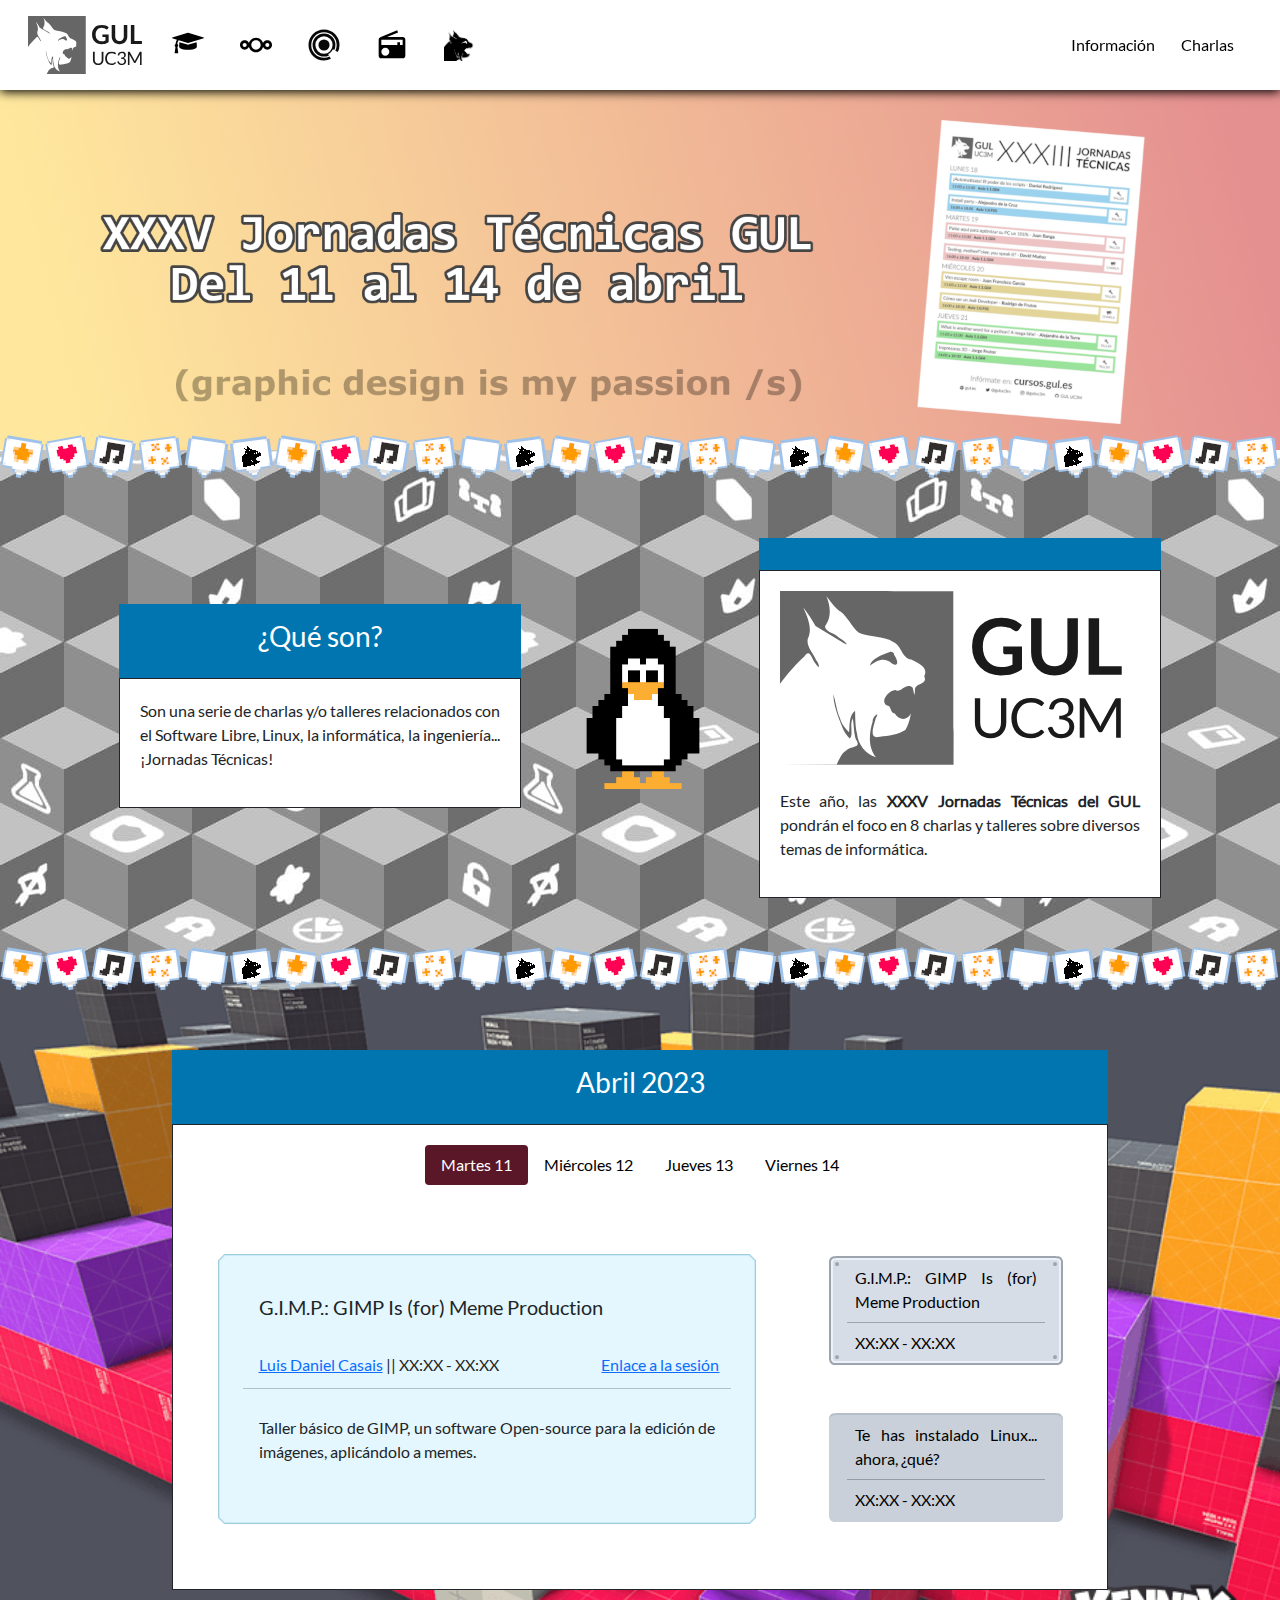
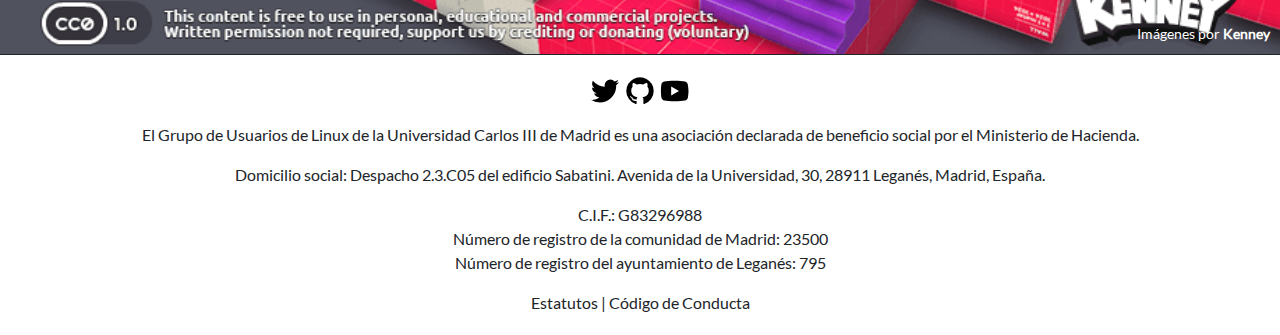
==== index.html @ e39853da "Eliminada sección de colaboración del navbar" ====
<!DOCTYPE html>
<html lang="es">
  <head>
    <title>GUL - XXXV Jornadas Técnicas</title>
    <meta charset="UTF-8" />
    <meta name="viewport" content="width=device-width, initial-scale=1.0" />
    <!-- ====== SEO ====== -->
    <meta name="description" content="Edición XXXV de las Jornadas Técnicas del GUL.">
    <meta property="og:title" content="GUL - XXXV Jornadas Técnicas" />
    <meta property="og:url" content="https://jornadas.gul.es/" /> <!-- TODO me la he inventado la vdd xd -->
    <meta property="og:image" content="static/images/logo_horizontal_gray.svg" />
    <meta property="og:type" content="website"/>
    <meta property="og:description" content="Edición XXXV de las Jornadas Técnicas del GUL." />
    <meta property="og:locale" content="es_ES" />
    <!-- ====== FAVICON ====== -->
    <link rel="icon" href="static/images/favicon.png" />
    <link rel="stylesheet" href="static/style/bootstrap/css/bootstrap.min.css"/>
    <link rel="stylesheet" href="static/style/styles.css" />
    <!-- ====== FONTS ====== -->
    <link rel="stylesheet" href="static/style/fonts/gfonts.css"/>
    <script type="text/javascript" src="static/js/jquery-3.6.0.min.js" defer></script>
    <script type="text/javascript" src="static/style/bootstrap/js/bootstrap.min.js" defer></script>
    <script type="text/javascript" src="static/js/script.js" defer></script>
  </head>
  <body>
    <!-- ====== NAV SECTION ====== -->
    <header id="nav-section">
      <nav id="navbar" class="navbar navbar-expand-lg navbar-light bg-light fixed-top">
        <div class="container-fluid m-3 mt-0 mb-0">
          <a class="navbar-brand" href="#animation-header" aria-current="page">
            <img class="logo-nav" src="static/images/logo_horizontal_gray.svg" alt="Logo GUL"/>
          </a>
          <button class="navbar-toggler" type="button" data-bs-toggle="collapse"
                  data-bs-target="#navbarNav" aria-controls="navbarNav" aria-expanded="false" aria-label="Toggle navigation">
            <span class="navbar-toggler-icon"></span>
          </button>
          <div class="collapse navbar-collapse justify-content-between" id="navbarNav">
            <ul class="navbar-nav nav-container-icon">
              <li class="nav-item">
                <a class="nav-link" target="_blank" href="https://cursos-gul.uc3m.es" title="Enlace a cursos-gul.uc3m.es">
                  <img class="image-nav" src="static/images/icon/graduation-cap.svg" alt="Graduation icon"/>
                </a>
              </li>
              <li class="nav-item">
                <a class="nav-link" target="_blank" href="https://gul.uc3m.es/ftp" title="Enlace a gul.uc3m.es/ftp" aria-disabled="true">
                  <img class="image-nav" src="static/images/icon/nextcloud.svg" alt="Nextcloud icon"/>
                </a>
              </li>
              <li class="nav-item">
                <a class="nav-link" target="_blank" href="https://gul.uc3m.es/zoe" title="Enlace a gul.uc3m.es/zoe" aria-disabled="true">
                  <img class="image-nav" src="static/images/icon/zoe_icon.svg" alt="ZoE icon"/>
                </a>
              </li>
              <li class="nav-item">
                <a class="nav-link" target="_blank" href="https://gul.uc3m.es/radio" title="Enlace a gul.uc3m.es/radio" aria-disabled="true">
                  <img class="image-nav" src="static/images/icon/radio.svg" alt="Radio icon"/>
                </a>
              </li>
              <li class="nav-item">
                <a class="nav-link" target="_blank" href="https://gul.uc3m.es" title="Enlace a gul.uc3m.es" aria-disabled="true">
                  <img class="image-nav" src="static/images/icon/gul-lince.png" alt="GUL icon"/>
                </a>
              </li>
            </ul>

            <ul class="navbar-nav nav-container-text">
              <li class="nav-item">
                <a class="nav-link" href="#que-es">
                  Información
                </a>
              </li>
              <li class="nav-item">
                <a class="nav-link" href="#charlas">
                  Charlas
                </a>
              </li>
            </ul>
          </div>
        </div>
      </nav>
    </header>

    <!-- ====== MAIN SECTION ====== -->
    <main>
      <!-- Bloque animación -->
      <section id="animation-header">
          <img class="d-none d-sm-block" src="static/images/banner2.png" alt="Banner publicitario que dice: 'Del 11 al 14 de Abril'"/>
          <img class="d-block d-sm-none" src="static/images/banner2-mobile.png" alt="Banner publicitario que dice: 'Del 11 al 14 de Abril'"/>
      </section>

      <section id="que-es" class="">
        <div id="separador1" class="separador" alt="Imagen para separar visualmente las secciones. No es realmente relevante"></div>
        <!--<img src="static/images/separador.png" id="separador-1" class="separator" />-->
        <div class="row justify-content-center m-0 col-12 p-0 align-items-center">
          <div class="col-lg-4 col-sm-12">
            <div class="text-title text-center p-3">
              <h3>¿Qué son?</h3>
            </div>
            <div class="text-desc border border-dark">
              <p>
                Son una serie de charlas y/o talleres relacionados con el Software Libre, Linux, la informática, la ingeniería... ¡Jornadas Técnicas!
              </p>
            </div>
          </div>
          <div id="pingu" class="d-flex align-items-center justify-content-center col-5 col-lg-2 col-sm-3">
            <img class="" alt="Un pingüino bailando" src="static/images/tuxAnimated.gif"/>
          </div>
          <div id="" class="col-lg-4 col-sm-8 mt-sm-4">
            <div class="text-title text-center p-3"></div>
            <div class="text-desc border border-dark">
                <img class="col-12 mb-4" alt="" src="static/images/logo_horizontal_gray.svg"/>
                <p>
                  Este año, las <b>XXXV Jornadas Técnicas del GUL</b>
                  pondrán el foco en 8 charlas y talleres sobre diversos temas de informática.
                </p>
            </div>
          </div>
        </div>
      </section>

      <!-- ====== PARTICIPANTES ====== -->

      <!--<section id="participantes" class="col-12">
          <h3 class="col-12 text-center mb-0">Colaboran...</h3>
          <div class="row col-10 offset-1 text-center mb-4"><i>(Alfabéticamente)</i></div>
          <div class="row col-10 offset-1 justify-content-center mt-4">
              <div class="col-6 col-sm-4 col-md-2 text-center participante">
                <a href="https://portalcientifico.upm.es/ipublic/profile/index/iMarinaID/04-309256/name/BLANCO%20MURILLO,%20JOSE%20LUIS" target="_blank">
                  <img src="static/images/fotos_cartel/jose.png" alt="Foto de Jose Luis Blanco" class="bg-light col-12 col-sm-10 mb-2">
                </a>
                  <p>Jose Luis Blanco</p>
              </div>
              <div class="col-6 col-sm-4 col-md-2 text-center participante">
                <a href="https://isi-cano.itch.io/" target="_blank">
                  <img src="static/images/fotos_cartel/isi.png" alt="Foto de Isi Cano" class="col-12 col-sm-10 mb-2">
                </a>
                  <p>Isi Cano</p>
              </div>
              <div class="col-6 col-sm-4 col-md-2 text-center participante">
                <a href="https://twitter.com/ami_diggory" target="_blank">
                  <img src="static/images/fotos_cartel/bea.png" alt="Foto de Beatriz Castro" class="col-12 col-sm-10 mb-2">
                </a>
                  <p>Beatriz Castro</p>
              </div>
              <div class="col-6 col-sm-4 col-md-2 text-center participante">
                <a href="https://www.linkedin.com/in/stanislas-dolcini-36236162/" target="_blank">
                  <img src="static/images/fotos_cartel/stanislas.jpg" alt="Foto de Stanislas Dolcini" class="col-12 col-sm-10 mb-2">
                </a>
                  <p>Stanislas Dolcini</p>
              </div>
              <div class="col-6 col-sm-4 col-md-2 text-center participante">
                <a href="http://twitter.com/rafalagoon" target="_blank">
                  <img src="static/images/fotos_cartel/rafa.jpg" alt="Foto de Rafa Laguna" class="col-12 col-sm-10 mb-2">
                </a>
                  <p>Rafa Laguna</p>
              </div>
              <div class="col-6 col-sm-4 col-md-2 text-center participante">
                <a href="https://twitter.com/reduzio" target="_blank">
                  <img src="static/images/fotos_cartel/juan.jpg" alt="Foto de Juan Linietsky" class="col-12 col-sm-10 mb-2">
                </a>
                  <p>Juan Linietsky</p>
              </div>
              
          </div>
      </section>
      -->

      <!-- ====== TIMETABLE ====== -->

      <section id="charlas" class="">
        <div id="separador2" class="separador" alt="Imagen para separar visualmente las secciones. No es realmente relevante"></div>
        <!--<img src="static/images/separador2.png" id="separador-2" class="separator" alt="Imagen para separar visualmente las secciones. No es realmente relevante"/>-->
        <div class="row justify-content-center m-0 col-12 p-0 align-items-center">
          <div class="col-lg-9 col-sm-12">
            <div class="text-title text-center p-3 mt-4">
              <h3>Abril 2023</h3>
            </div>

            <div class="text-desc border border-dark">
                <!-- ==== DAY SELECTOR ==== -->
                <ul id="dias-charlas" class="nav nav-pills justify-content-center">
                    <li class="nav-item">
                      <button class="nav-link active" data-bs-toggle="tab" href="#martes">Martes 11</button>
                    </li>
                    <li class="nav-item">
                      <button class="nav-link" data-bs-toggle="tab" href="#miercoles">Miércoles 12</button>
                    </li>
                    <li class="nav-item">
                      <button class="nav-link" data-bs-toggle="tab" href="#jueves">Jueves 13</button>
                    </li>
                    <li class="nav-item">
                        <button class="nav-link" data-bs-toggle="tab" href="#viernes">Viernes 14</button>
                    </li>
                </ul>

                <!-- ======= DAY CONTENT ======= -->
                <div class="tab-content">
                    <!-- ======= MARTES ======= -->
                    <div id="martes" class="dia tab-pane fade show active row pt-4" role="tabpanel">
                        <div class="charla tab-content col-12 col-sm-8 talk-desc">
                            <div id="charla-1-martes" class="row col-11 tab-pane fade show active" role="tabpanel">
                                <h5 class="charla-titulo p-3">
                                    G.I.M.P.: GIMP Is (for) Meme Production
                                </h5>
                                <div class="charla-ponente ps-3">
                                  <a href="https://github.com/rajayonin/" target="_blank">Luis Daniel Casais</a> || XX:XX - XX:XX
                                  <a target="_blank" class="float-end">Enlace a la sesión</a>
                                </div>
                                <hr>
                                <div class="charla-desc ps-3 pe-3 pb-4">
                                    Taller básico de GIMP, un software Open-source para la edición de imágenes, aplicándolo a memes.
                                </div>
                            </div>
                            <div id="charla-2-martes" class="row col-11 tab-pane fade" role="tabpanel">
                                <h5 class="charla-titulo p-3">
                                    Te has instalado Linux... ahora, ¿qué?
                                </h5>
                                <div class="charla-ponente ps-3">
                                    <a href="https://github.com/rajayonin/" target="_blank">Luis Daniel Casais</a> || XX:XX - XX:XX
                                    <a target="_blank" class="float-end">Enlace a la sesión</a>
                                </div>
                                <hr>
                                <div class="charla-desc ps-3 pe-3 pb-4">
                                    Aprende a sacar el máximo partido de tu instalación de Linux.
                                </div>
                            </div>

                        </div>
                        <div class="col-12 col-sm-4 talk-list justify-content-center">
                            <ul class="nav-charlas nav nav-pills row gy-sm-5 gy-3 col-12 col-sm-11">
                                <li class="nav-item">
                                    <div class="p-0 nav-link active" data-bs-toggle="tab" href="#charla-1-martes">
                                        <div class="nav-titulo ps-3 pe-3">
                                            G.I.M.P.: GIMP Is (for) Meme Production
                                        </div>
                                        <hr class="m-2">
                                        <div class="nav-hora ps-3">XX:XX - XX:XX</div>
                                    </div>
                                </li>
                                <li class="nav-item">
                                    <div class="p-0 nav-link" data-bs-toggle="tab" href="#charla-2-martes">
                                        <div class="nav-titulo ps-3 pe-3">
                                            Te has instalado Linux... ahora, ¿qué?
                                        </div>
                                        <hr class="m-2">
                                        <div class="nav-hora ps-3">XX:XX - XX:XX</div>
                                    </div>
                                </li>
                            </ul>
                        </div>
                    </div>

                    <!-- ======= MIÉRCOLES ======= -->
                    <div id="miercoles" class="dia tab-pane fade row pt-4" role="tabpanel">
                        <div class="charla tab-content col-12 col-sm-8 talk-desc">
                            <div id="charla-1-miercoles" class="row col-11 tab-pane fade show active" role="tabpanel">
                                <h5 class="charla-titulo p-3">
                                    Primeros pasos con CloudStack
                                </h5>
                                <div class="charla-ponente ps-3">
                                  <a target="_blank">LDI</a> || XX:XX - XX:XX
                                  <a target="_blank" class="float-end">Enlace a la sesión</a>
                                </div>
                                <hr>
                                <div class="charla-desc ps-3 pe-3 pb-4">
                                    Introducción a la instalación y configuración de CS. Administración de infraestructura.
                                    Creación de proyectos, ISOS, instancias y configuración de accesos.
                                </div>
                            </div>
                            <div id="charla-2-miercoles" class="row col-11 tab-pane fade" role="tabpanel">
                                <h5 class="charla-titulo p-3">
                                    Infraestructura de un Laboratorio de Informática con Linux
                                </h5>
                                <div class="charla-ponente ps-3">
                                    <a target="_blank">LDI</a> || XX:XX - XX:XX
                                    <a target="_blank" class="float-end">Enlace a la sesión</a>
                                </div>
                                <hr>
                                <div class="charla-desc ps-3 pe-3 pb-4">
                                    Se explicaría el modo en que se gestionan los laboratorios de informática:
                                    <ul>
                                        <li>Explicación de virtualización con Xen</li>
                                        <li>Servicios ofrecidos</li>
                                        <li>Gestión de Imágenes</li>
                                        <li>Gestión de usuarios (montajes, accesos)</li>
                                        <li>Sistema centralizado de gestión</li>
                                        <li>Sistemas de Backup</li>
                                    </ul>
                                </div>
                            </div>
                        </div>
                        <div class="col-12 col-sm-4 talk-list justify-content-center">
                            <ul class="nav-charlas nav nav-pills row gy-sm-5 gy-3 col-12 col-sm-11">
                                <li class="nav-item">
                                    <div class="p-0 nav-link active" data-bs-toggle="tab" href="#charla-1-miercoles">
                                        <div class="nav-titulo ps-3 pe-3">
                                            Primeros pasos con CloudStack
                                        </div>
                                        <hr class="m-2">
                                        <div class="nav-hora ps-3">XX:XX - XX:XX</div>
                                    </div>
                                </li>
                                <li class="nav-item">
                                    <div class="p-0 nav-link" data-bs-toggle="tab" href="#charla-2-miercoles">
                                        <div class="nav-titulo ps-3 pe-3">
                                            Infraestructura de un Laboratorio de Informática con Linux
                                        </div>
                                        <hr class="m-2">
                                        <div class="nav-hora ps-3">XX:XX - XX:XX</div>
                                    </div>
                                </li>
                            </ul>
                        </div>
                    </div>

                    <!-- ======= JUEVES ======= -->
                    <div id="jueves" class="dia tab-pane fade row pt-4" role="tabpanel">
                        <div class="charla tab-content col-12 col-sm-8 talk-desc">
                            <div id="charla-1-jueves" class="row col-11 tab-pane fade show active" role="tabpanel">
                                <h5 class="charla-titulo p-3">
                                    NixOS - Linux dentro de 10 años
                                </h5>
                                <div class="charla-ponente ps-3">
                                  <a href="https://baitinq.ml/" target="_blank">Manuel Palenzuela</a> || XX:XX - XX:XX
                                  <a target="_blank" class="float-end">Enlace a la sesión</a>
                                </div>
                                <hr>
                                <div class="charla-desc ps-3 pe-3 pb-4">
                                    Explora las características únicas de <a href="https://nixos.org/" target="_blank">NixOS</a>,
                                    la distribución Linux del futuro que revolucioná la gestión de paquetes y la configuración del sistema operativo.
                                </div>
                            </div>
                            <div id="charla-2-jueves" class="row col-11 tab-pane fade" role="tabpanel">
                                <h5 class="charla-titulo p-3">
                                    Aspectos a tener en cuenta en el diseño de una solución IoT
                                </h5>
                                <div class="charla-ponente ps-3">
                                  <a target="_blank">Álvaro García</a> || XX:XX - XX:XX
                                  <a target="_blank" class="float-end">Enlace a la sesión</a>
                                </div>
                                <hr>
                                <div class="charla-desc ps-3 pe-3 pb-4">
                                    Consideraciones a tener en cuenta en el diseño de una solución IoT. Formato charla/debate.
                                </div>
                            </div>
                        </div>
                        <div class="col-12 col-sm-4 talk-list justify-content-center">
                            <ul class="nav-charlas nav nav-pills row gy-sm-5 gy-3 col-12 col-sm-11">
                                <li class="nav-item">
                                    <div class="p-0 nav-link active" data-bs-toggle="tab" href="#charla-1-jueves">
                                        <div class="nav-titulo ps-3 pe-3">
                                            NixOS - Linux dentro de 10 años
                                        </div>
                                        <hr class="m-2">
                                        <div class="nav-hora ps-3">XX:XX - XX:XX</div>
                                    </div>
                                </li>
                                <li class="nav-item">
                                    <div class="p-0 nav-link" data-bs-toggle="tab" href="#charla-2-jueves">
                                        <div class="nav-titulo ps-3 pe-3">
                                            Aspectos a tener en cuenta en el diseño de una solución IoT
                                        </div>
                                        <hr class="m-2">
                                        <div class="nav-hora ps-3">XX:XX - XX:XX</div>
                                    </div>
                                </li>
                            </ul>
                        </div>
                    </div>

                    <!-- ======= VIERNES ======= -->
                    <div id="viernes" class="dia tab-pane fade row pt-4" role="tabpanel">
                        <div class="charla tab-content col-12 col-sm-8 talk-desc">
                            <div id="charla-1-viernes" class="row col-11 tab-pane fade show active" role="tabpanel">
                                <h5 class="charla-titulo p-3">
                                    Git Y Github
                                </h5>
                                <div class="charla-ponente ps-3">
                                    <a  target="_blank">???</a> || XX:XX - XX:XX
                                    <a target="_blank" class="float-end">Enlace a la sesión</a>
                                </div>
                                <hr>
                                <div class="charla-desc ps-3 pe-3 pb-4">
                                    Aprender a manejar un sistema de control de versiones distribuidos,
                                    tanto localmente como en un entorno de colaboración
                                </div>
                            </div>
                            <div id="charla-2-viernes" class="row col-11 tab-pane fade" role="tabpanel">
                                <h5 class="charla-titulo p-3">
                                    Docker y DevOps
                                </h5>
                                <div class="charla-ponente ps-3">
                                    <a target="_blank">Lisardo Prieto</a> || XX:XX - XX:XX
                                    <a target="_blank" class="float-end">Enlace a la sesión</a>
                                </div>
                                <hr>
                                <div class="charla-desc ps-3 pe-3 pb-4">
                                    Charla sobre Docker y DevOps.
                                </div>
                            </div>
                        </div>
                        <div class="col-12 col-sm-4 talk-list justify-content-center">
                            <ul class="nav-charlas nav nav-pills row gy-sm-5 gy-3 col-12 col-sm-11">
                                <li class="nav-item">
                                    <div class="p-0 nav-link active" data-bs-toggle="tab" href="#charla-1-viernes">
                                        <div class="nav-titulo ps-3 pe-3">
                                            Git Y Github
                                        </div>
                                        <hr class="m-2">
                                        <div class="nav-hora ps-3">XX:XX - XX:XX</div>
                                    </div>
                                </li>
                                <li class="nav-item">
                                    <div class="p-0 nav-link" data-bs-toggle="tab" href="#charla-2-viernes">
                                        <div class="nav-titulo ps-3 pe-3">
                                            Docker y DevOps
                                        </div>
                                        <hr class="m-2">
                                        <div class="nav-hora ps-3">XX:XX - XX:XX</div>
                                    </div>
                                </li>
                            </ul>
                        </div>
                    </div>
                </div>

                <!-- <div class="text-center p-2">
                  <a href="https://cloud.gul.es/s/5dcqQJoAt4HAfEm/download"><button class="btn btn-primary">
                      Bájate aquí el horario
                  </button></a>
                </div> -->

                <!-- <div class="text-center p-2">
                  <a>¿Te la perdiste?</a>
                  <br>
                  <a href="https://www.youtube.com/playlist?list=PLLNvaWzBWm4YkRMo2JuI5O-6ihES5JD3o">
                    <button class="btn btn-primary">
                      Charlas grabadas
                    </button>
                  </a>
                </div> -->
            </div>
          </div>
        </div>
        <small id="kenney">
          Imágenes por <b><a class="no-style" href="https://kenney.nl/" target="_blank">Kenney</a></b>
        </small>
      </section>

      <!-- ==== Parte legal ==== -->
      <footer id="legal-section" class="border-top border-dark">
        <div class="text-desc text-center">
          <p>
            <!-- iconos -->
            <a target="_blank" aria-current="false" href="https://twitter.com/guluc3m" title="Enlace a Twitter">
                <img class="image-nav" src="static/images/icon/twitter.svg" alt="Twitter icon"/></a> <!-- Está en la misma línea porque si no el HTML mete un espacio en blanco -->
            <a target="_blank" href="https://github.com/guluc3m" title="Enlace a Github" aria-current="false">
              <img class="image-nav" src="static/images/icon/github.svg" alt="Github icon"/></a>
            <a target="_blank" href="https://youtube.com/c/guluc3m" title="Enlace a YouTube" aria-current="false">
              <img class="image-nav" src="static/images/icon/youtube.svg" alt="YouTube icon"/></a>
          </p>
          <p>
            El Grupo de Usuarios de Linux de la Universidad Carlos III de Madrid es una asociación
            declarada de beneficio social por el Ministerio de Hacienda.
          </p>
          <p>
            Domicilio social: Despacho 2.3.C05 del edificio Sabatini. Avenida de la Universidad, 30, 28911 Leganés, Madrid, España.
          </p>
          <p>
            C.I.F.: G83296988<br>
            Número de registro de la comunidad de Madrid: 23500<br>
            Número de registro del ayuntamiento de Leganés: 795
          </p>
          <a href="https://cloud-gul.uc3m.es/s/s5TRM78die8rdAc" target="_blank" title="link a los estatutos" class="no-style">Estatutos</a> | <a href="https://cloud-gul.uc3m.es/s/f8ALGXstCpJa5Lc" target="_blank" title="link al código de conducta" class="no-style">Código de Conducta</a>
        </div>
      </footer>
    </main>
  </body>
</html>
---- static/style/styles.css ----
@font-face {
  font-family: Lato;
  src: url(./fonts/Lato.ttf);
}

html {
  width: 100% !important;
  cursor: url("../images/icon/cursor.svg"), auto;
}
* {
  box-sizing: border-box;
  font-family: Lato;
}

a:hover, .nav-link:hover, button:hover {
  cursor: url("../images/icon/pointer.svg"), auto;
}

body {
  overflow-x: hidden;
}

section {
  position: relative;
}

.no-style {
  text-decoration: inherit;
  color: inherit;
}

/* ======  NAV SECTION START ====== */
#navbar {
  background-color: rgb(255,255,255) !important;
  box-shadow: 0px 2px 10px black;
  min-height: 10vh;
}
.logo-nav {
  width: 7.5rem;
}
.image-nav {
  width: 2rem;
}
.nav-container-icon > .nav-item {
  margin-right: 20px;
  transition: ease 0.5s;
  border-radius: 40px;
  align-items: center;
}
.nav-container-icon > .nav-item:hover {
  background-color: #d7d8d8;
}
.nav-container-text > .nav-item {
  transition: ease 0.5s;
  border-radius: 10px;
  margin-right: 10px;
}
.nav-link {
  color: black !important;
}
.nav-container-text > .nav-item:hover {
  background-color: #d7d8d8;
  transform: scale(1.1);
}
/* <<<<<<  NAV SECTION END >>>>>> */

/* ======  MAIN SECTION START ====== */

#animation-header {
  margin-top: 10vh !important;
}

#animation-header img {
  width: -moz-available;
  width: -webkit-fill-available;
}

.separador {
  top: -2.5vh;
  position: absolute;
  width: 100%;
  padding: 30px;
}

#separador1 {
  background-image: url("../images/separador-alt.png");
  background-position: center;
  background-repeat: repeat-x;
}

#separador2 {
  background-image: url("../images/separador-alt.png"); /* cambiada por la imagen del separador 1 tb, sin los colaboradores no se veía bien */
  background-position: center;
  background-repeat: repeat-x;
}

#que-es {
  /*height: 60vh; /* La mitad de la pantalla */
  background-image: url("../images/pattern.jpg");
  background-position: center;
  background-repeat: repeat;
  padding: 5% 0;
}

#que-es>.row, #charlas>.row  {
  height: 100%;
}

#pingu img {
  width: 100%;
}

#participantes {
    padding: 5% 0;
}

#participantes .participante img {
    border: 0.75rem solid black;
    border-radius: 50%;
    background-color: black;

    border-bottom-color: #d8dbe2;
    border-right-color: #d8dbe2;

    border-left-color: #39a5db;
    border-top-color: #39a5db;
}

#charlas {
  background-image: url("../images/background-2-alt.png");
  background-size: cover;
  background-position: top;
  padding: 5% 0;
}

#charlas .tab-content > .active {
    display: flex !important;
}

#charlas .talk-desc {
    min-height: 40vh;
    display: flex;
    align-items: center;
    justify-content: center;
}

#charlas .talk-desc > div {
    min-height: 30vh;
}


#charlas .talk-list {
    /*min-height: 40vh;*/
    align-items: center;
    display: flex;
}

#dias-charlas li .nav-link.active {
    background-color: #591728;
    color: white !important;
}

.charla > div {
    border: 10px solid transparent;
    padding: 15px;
    border-image: url(../images/charla-background.png) 20 fill;
}

.nav-charlas li .nav-link.active {
    background-color: transparent !important;
}

.nav-charlas li .nav-link.active {
    border: 10px solid transparent;
    /*padding: 15px;*/
    border-image: url(../images/charla-background-active.png) 10 fill;
}

.nav-charlas li .nav-link {
    border: 10px solid transparent;
    /*padding: 15px;*/
    border-image: url(../images/charla-background-unactive.png) 10 fill;
}

#kenney {
    position: absolute;
    right: 10px;
    bottom: 10px;
    color: white;
}

/* <<<<<<  MAIN SECTION SECTION END >>>>>> */
.btn-primary {
  background-color: rgb(0, 117, 176);
}

.text-title {
  background-color: rgb(0, 117, 176);
  color: #ffffff;
}
.text-desc {
  text-align: justify;
  padding: 20px;
  background-color: #ffffff;
}

/* ======  MEDIA QUERY SECTION START ====== */

@media screen and (max-width:1400px){
}

@media screen and (max-width: 992px) {
  .nav-container-icon {
    flex-direction: row !important;
    justify-content: space-evenly;
    padding-bottom: 10px;
  }
  .nav-container-text {
    border-top: 1px solid #d7d8d8;
  }
  .nav-container-text > .nav-item {
    text-align: center;
  }
  .nav-container-icon > .nav-item {
    padding-left: 10px;
    padding-right: 10px;
  }
}
@media screen and (max-width: 768px) {
}

@media screen and (max-width: 576px) {
    #que-es, #charlas {
        padding: 10% 0;
    }

    .charla {
      margin-top: 5%;
    }

    #charlas .dia.active {
        flex-flow: column-reverse;
    }
}

/* <<<<<<  MEDIA QUERY SECTION END >>>>>> */
---- static/style/fonts/gfonts.css ----
@font-face {
  font-family: 'Lato';
  font-style: normal;
  font-weight: 400;
  src: url("/Lato.ttf") format('truetype');
}
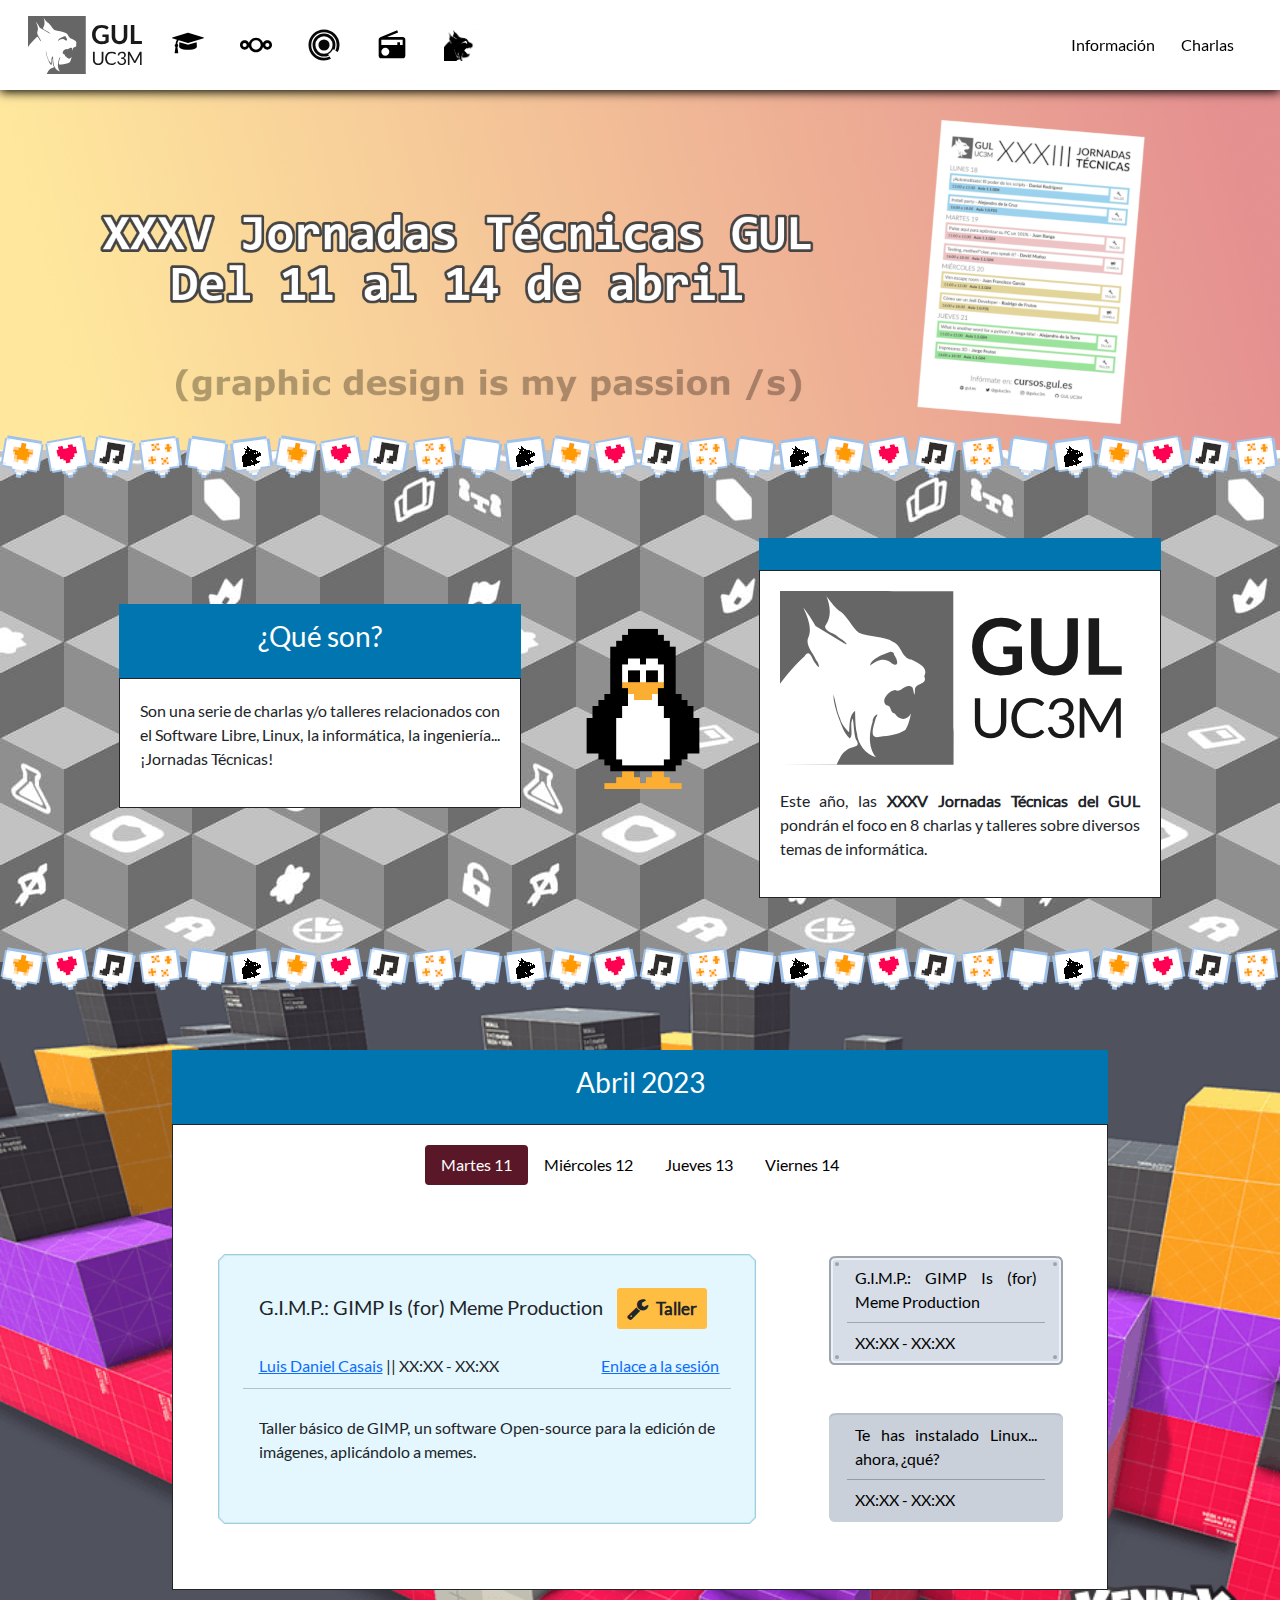
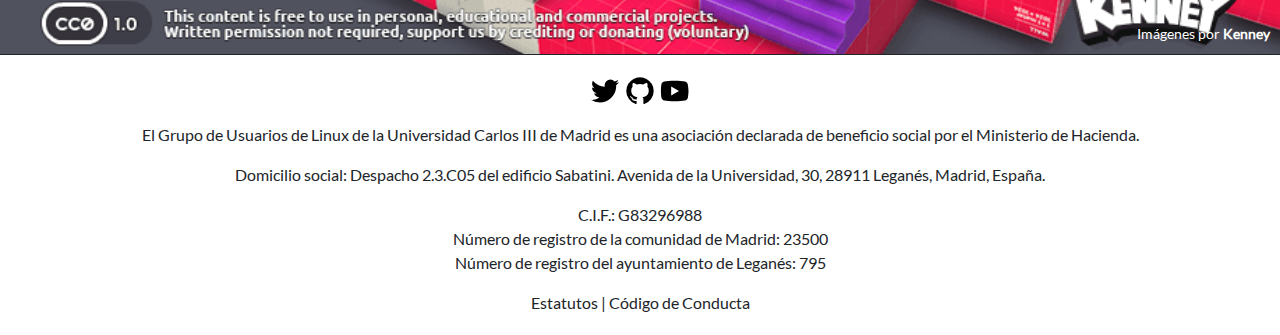
==== commit c77b13d6: "Añadidos iconos de charla/taller a los títulos" ====
--- a/index.html
+++ b/index.html
@@ -16,6 +16,7 @@
     <link rel="icon" href="static/images/favicon.png" />
     <link rel="stylesheet" href="static/style/bootstrap/css/bootstrap.min.css"/>
     <link rel="stylesheet" href="static/style/styles.css" />
+    <link rel="stylesheet" href="https://cdnjs.cloudflare.com/ajax/libs/font-awesome/4.7.0/css/font-awesome.min.css"/>
     <!-- ====== FONTS ====== -->
     <link rel="stylesheet" href="static/style/fonts/gfonts.css"/>
     <script type="text/javascript" src="static/js/jquery-3.6.0.min.js" defer></script>
@@ -201,6 +202,7 @@
                             <div id="charla-1-martes" class="row col-11 tab-pane fade show active" role="tabpanel">
                                 <h5 class="charla-titulo p-3">
                                     G.I.M.P.: GIMP Is (for) Meme Production
+                                    <span class="talk-taller"><i class="fa fa-wrench fa-lg talk-icon"></i>Taller</span>
                                 </h5>
                                 <div class="charla-ponente ps-3">
                                   <a href="https://github.com/rajayonin/" target="_blank">Luis Daniel Casais</a> || XX:XX - XX:XX
@@ -214,6 +216,7 @@
                             <div id="charla-2-martes" class="row col-11 tab-pane fade" role="tabpanel">
                                 <h5 class="charla-titulo p-3">
                                     Te has instalado Linux... ahora, ¿qué?
+                                    <span class="talk-taller"><i class="fa fa-wrench fa-lg talk-icon"></i>Taller</span>
                                 </h5>
                                 <div class="charla-ponente ps-3">
                                     <a href="https://github.com/rajayonin/" target="_blank">Luis Daniel Casais</a> || XX:XX - XX:XX
@@ -256,6 +259,7 @@
                             <div id="charla-1-miercoles" class="row col-11 tab-pane fade show active" role="tabpanel">
                                 <h5 class="charla-titulo p-3">
                                     Primeros pasos con CloudStack
+                                    <span class="talk-taller"><i class="fa fa-wrench fa-lg talk-icon"></i>Taller</span>
                                 </h5>
                                 <div class="charla-ponente ps-3">
                                   <a target="_blank">LDI</a> || XX:XX - XX:XX
@@ -270,6 +274,7 @@
                             <div id="charla-2-miercoles" class="row col-11 tab-pane fade" role="tabpanel">
                                 <h5 class="charla-titulo p-3">
                                     Infraestructura de un Laboratorio de Informática con Linux
+                                    <span class="talk-charla"><i class="fa fa-bullhorn fa-lg talk-icon"></i>Charla</span>
                                 </h5>
                                 <div class="charla-ponente ps-3">
                                     <a target="_blank">LDI</a> || XX:XX - XX:XX
@@ -319,6 +324,7 @@
                             <div id="charla-1-jueves" class="row col-11 tab-pane fade show active" role="tabpanel">
                                 <h5 class="charla-titulo p-3">
                                     NixOS - Linux dentro de 10 años
+                                    <span class="talk-charla"><i class="fa fa-bullhorn fa-lg talk-icon"></i>Charla</span>
                                 </h5>
                                 <div class="charla-ponente ps-3">
                                   <a href="https://baitinq.ml/" target="_blank">Manuel Palenzuela</a> || XX:XX - XX:XX
@@ -333,6 +339,7 @@
                             <div id="charla-2-jueves" class="row col-11 tab-pane fade" role="tabpanel">
                                 <h5 class="charla-titulo p-3">
                                     Aspectos a tener en cuenta en el diseño de una solución IoT
+                                    <span class="talk-charla"><i class="fa fa-bullhorn fa-lg talk-icon"></i>Charla</span>
                                 </h5>
                                 <div class="charla-ponente ps-3">
                                   <a target="_blank">Álvaro García</a> || XX:XX - XX:XX
@@ -374,6 +381,7 @@
                             <div id="charla-1-viernes" class="row col-11 tab-pane fade show active" role="tabpanel">
                                 <h5 class="charla-titulo p-3">
                                     Git Y Github
+                                    <span class="talk-taller"><i class="fa fa-wrench fa-lg talk-icon"></i>Taller</span>
                                 </h5>
                                 <div class="charla-ponente ps-3">
                                     <a  target="_blank">???</a> || XX:XX - XX:XX
@@ -388,6 +396,7 @@
                             <div id="charla-2-viernes" class="row col-11 tab-pane fade" role="tabpanel">
                                 <h5 class="charla-titulo p-3">
                                     Docker y DevOps
+                                    <span class="talk-charla"><i class="fa fa-bullhorn fa-lg talk-icon"></i>Charla</span>
                                 </h5>
                                 <div class="charla-ponente ps-3">
                                     <a target="_blank">Lisardo Prieto</a> || XX:XX - XX:XX
--- a/static/style/styles.css
+++ b/static/style/styles.css
@@ -189,6 +189,26 @@
     color: white;
 }
 
+.talk-charla, .talk-taller {
+    border: 10px solid transparent;
+    border-radius: 3px;
+    font-weight: bold;
+    font-size: 85%;
+    margin-left: 10px;
+}
+
+.talk-charla {
+    background-color: lightskyblue;
+}
+
+.talk-taller {
+    background-color: #ffbd42;
+}
+
+.talk-icon {
+    margin: 0 8px 0 0;
+}
+
 /* <<<<<<  MAIN SECTION SECTION END >>>>>> */
 .btn-primary {
   background-color: rgb(0, 117, 176);
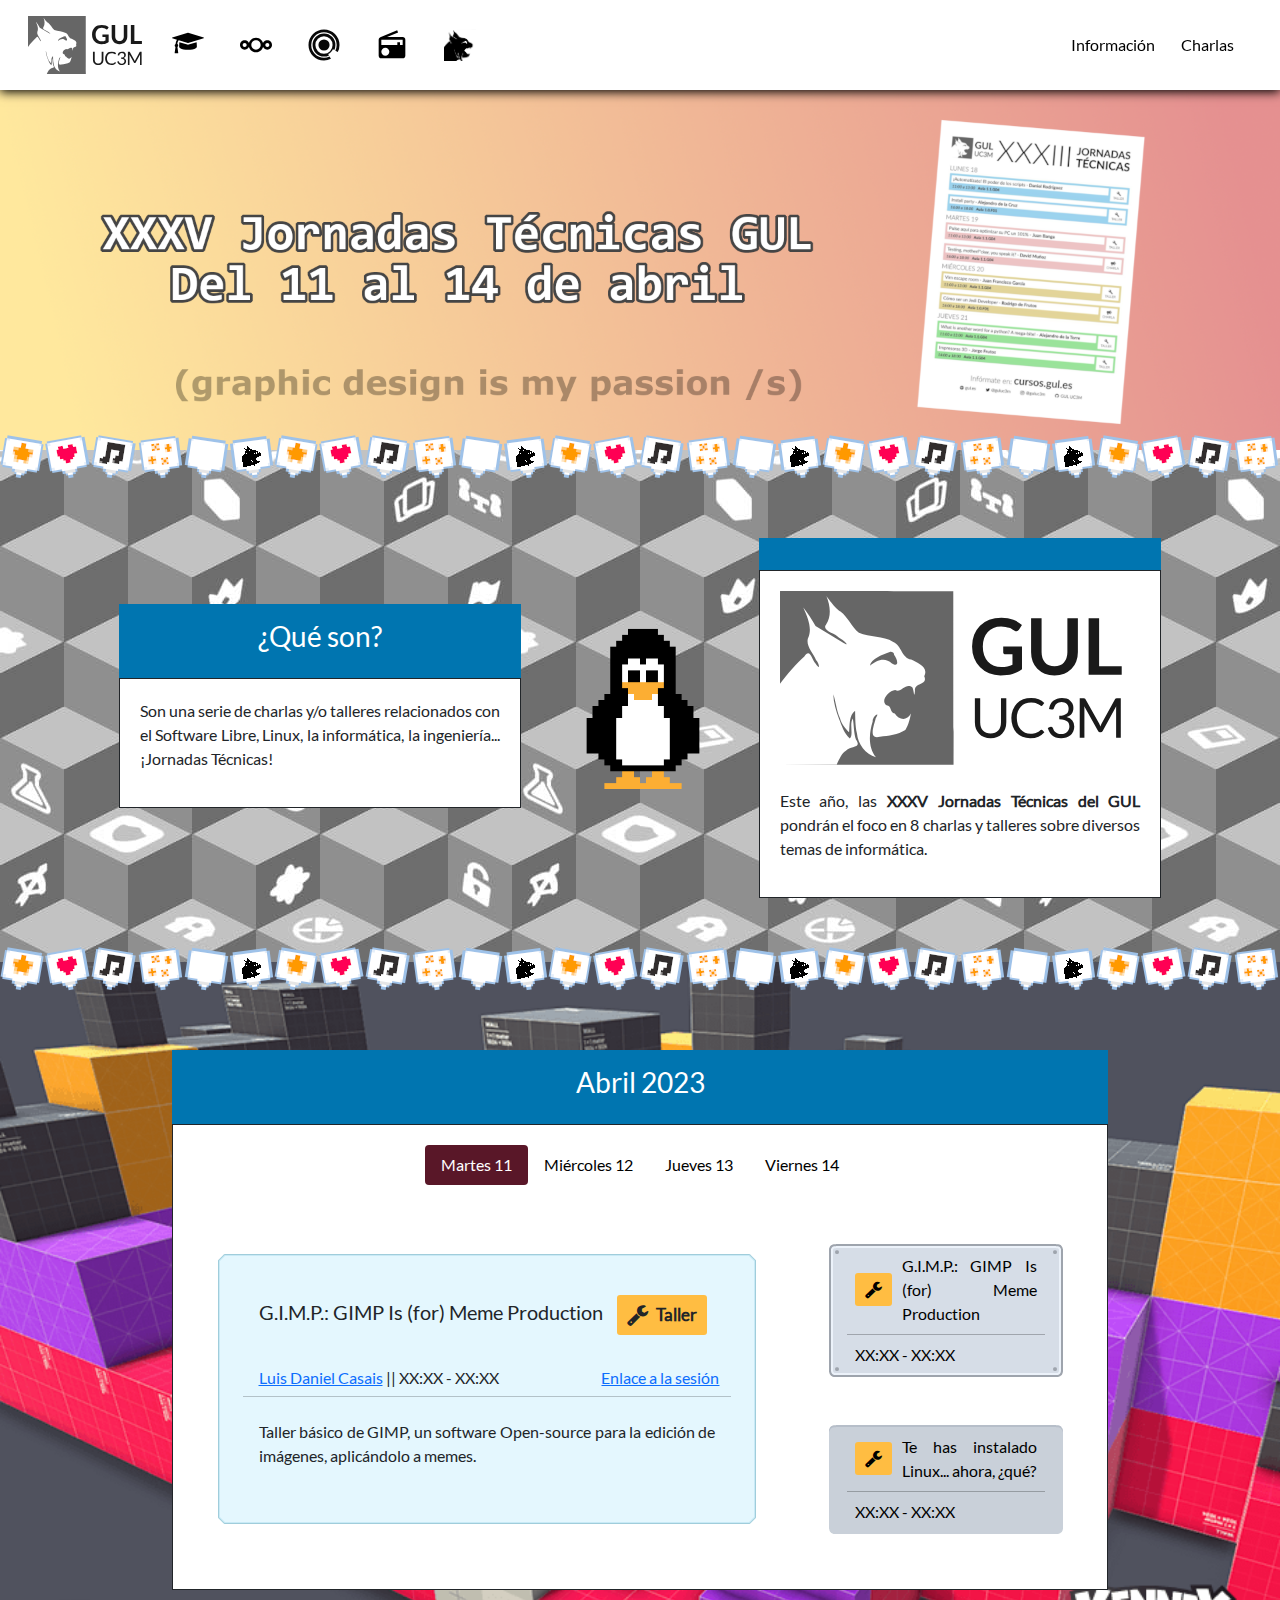
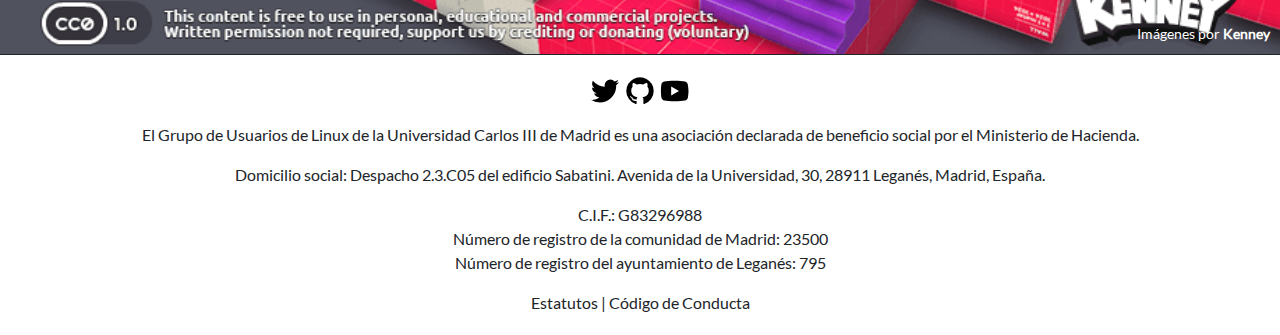
==== commit e8c87709: "Añadidos iconos de charla a la navbar" ====
--- a/index.html
+++ b/index.html
@@ -234,6 +234,7 @@
                                 <li class="nav-item">
                                     <div class="p-0 nav-link active" data-bs-toggle="tab" href="#charla-1-martes">
                                         <div class="nav-titulo ps-3 pe-3">
+                                            <span class="talk-taller talk-small"><i class="fa fa-wrench fa-lg talk-small-icon"></i></span>
                                             G.I.M.P.: GIMP Is (for) Meme Production
                                         </div>
                                         <hr class="m-2">
@@ -243,6 +244,7 @@
                                 <li class="nav-item">
                                     <div class="p-0 nav-link" data-bs-toggle="tab" href="#charla-2-martes">
                                         <div class="nav-titulo ps-3 pe-3">
+                                            <span class="talk-taller talk-small"><i class="fa fa-wrench fa-lg talk-small-icon"></i></span>
                                             Te has instalado Linux... ahora, ¿qué?
                                         </div>
                                         <hr class="m-2">
@@ -299,6 +301,7 @@
                                 <li class="nav-item">
                                     <div class="p-0 nav-link active" data-bs-toggle="tab" href="#charla-1-miercoles">
                                         <div class="nav-titulo ps-3 pe-3">
+                                            <span class="talk-taller talk-small"><i class="fa fa-wrench fa-lg talk-small-icon"></i></span>
                                             Primeros pasos con CloudStack
                                         </div>
                                         <hr class="m-2">
@@ -308,6 +311,7 @@
                                 <li class="nav-item">
                                     <div class="p-0 nav-link" data-bs-toggle="tab" href="#charla-2-miercoles">
                                         <div class="nav-titulo ps-3 pe-3">
+                                            <span class="talk-charla talk-small"><i class="fa fa-bullhorn fa-lg talk-small-icon"></i></span>
                                             Infraestructura de un Laboratorio de Informática con Linux
                                         </div>
                                         <hr class="m-2">
--- a/static/style/styles.css
+++ b/static/style/styles.css
@@ -189,12 +189,16 @@
     color: white;
 }
 
+/* ====== TALK TYPE CLASSES ====== */
 .talk-charla, .talk-taller {
+    display: inline-block;
     border: 10px solid transparent;
     border-radius: 3px;
     font-weight: bold;
     font-size: 85%;
     margin-left: 10px;
+    vertical-align: middle;
+    horiz-align: center;
 }
 
 .talk-charla {
@@ -206,7 +210,25 @@
 }
 
 .talk-icon {
-    margin: 0 8px 0 0;
+    padding-right: 8px;
+}
+
+/* ====== SMALL TALK TYPE CLASSES (FOR THE NAVBAR) ====== */
+.talk-small {
+    display: flex;
+    align-items: center;
+    margin-left: 0;
+}
+
+.talk-small-icon {
+    padding-right: 0;
+}
+
+.nav-titulo {
+    display: flex;
+    flex-direction: row;
+    column-gap: 10px;
+    align-items: center;
 }
 
 /* <<<<<<  MAIN SECTION SECTION END >>>>>> */
@@ -218,6 +240,7 @@
   background-color: rgb(0, 117, 176);
   color: #ffffff;
 }
+
 .text-desc {
   text-align: justify;
   padding: 20px;
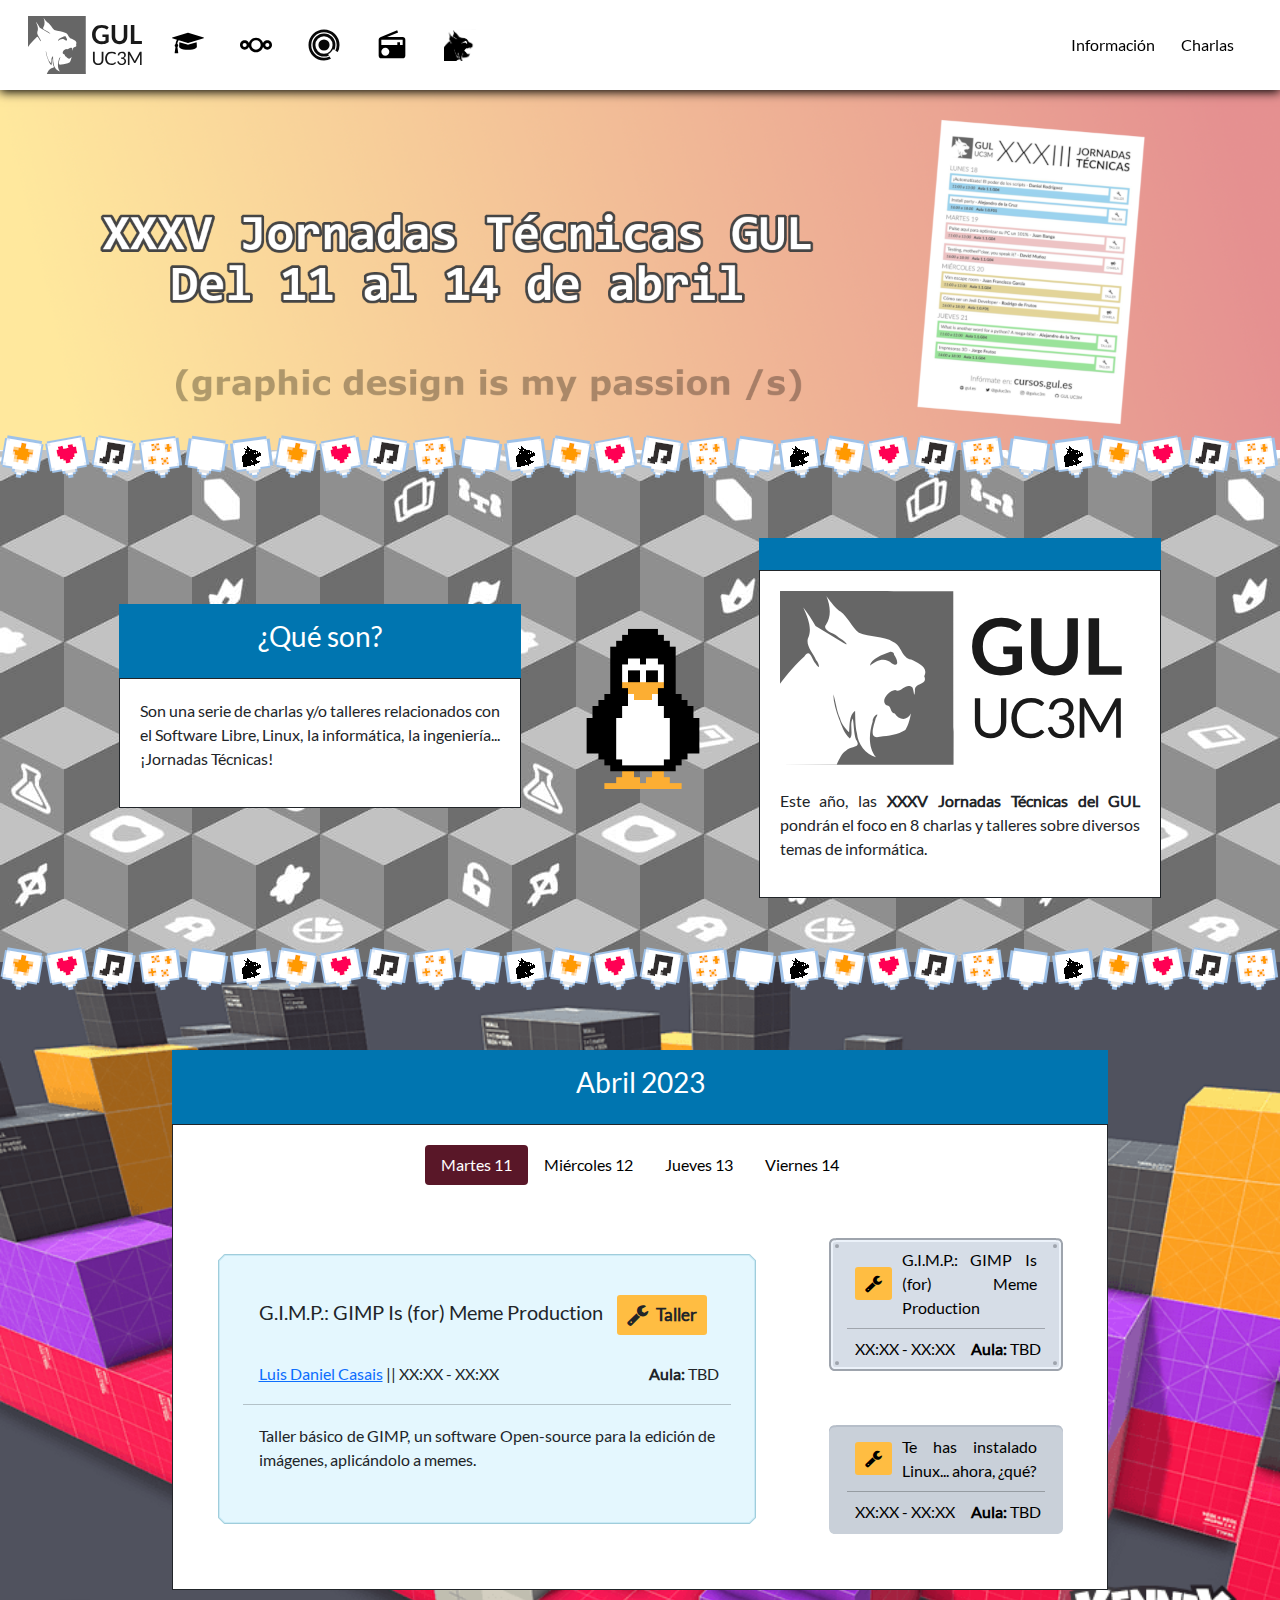
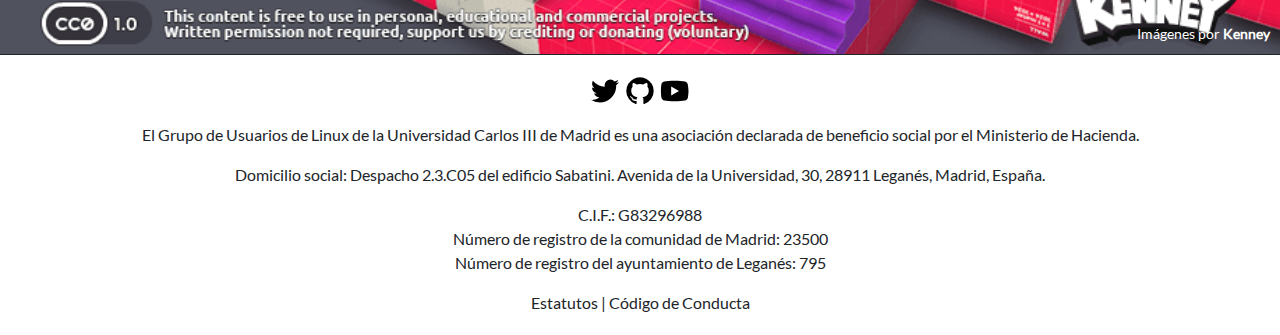
==== commit aebe0531: "Añadidas etiquetas de aula" ====
--- a/index.html
+++ b/index.html
@@ -206,7 +206,7 @@
                                 </h5>
                                 <div class="charla-ponente ps-3">
                                   <a href="https://github.com/rajayonin/" target="_blank">Luis Daniel Casais</a> || XX:XX - XX:XX
-                                  <a target="_blank" class="float-end">Enlace a la sesión</a>
+                                  <p class="float-end aula">TBD</p>
                                 </div>
                                 <hr>
                                 <div class="charla-desc ps-3 pe-3 pb-4">
@@ -220,7 +220,7 @@
                                 </h5>
                                 <div class="charla-ponente ps-3">
                                     <a href="https://github.com/rajayonin/" target="_blank">Luis Daniel Casais</a> || XX:XX - XX:XX
-                                    <a target="_blank" class="float-end">Enlace a la sesión</a>
+                                    <p class="float-end aula">TBD</p>
                                 </div>
                                 <hr>
                                 <div class="charla-desc ps-3 pe-3 pb-4">
@@ -238,7 +238,9 @@
                                             G.I.M.P.: GIMP Is (for) Meme Production
                                         </div>
                                         <hr class="m-2">
-                                        <div class="nav-hora ps-3">XX:XX - XX:XX</div>
+                                        <div class="nav-hora ps-3">XX:XX - XX:XX
+                                            <p class="float-end nav-aula">TBD</p>
+                                        </div>
                                     </div>
                                 </li>
                                 <li class="nav-item">
@@ -248,7 +250,9 @@
                                             Te has instalado Linux... ahora, ¿qué?
                                         </div>
                                         <hr class="m-2">
-                                        <div class="nav-hora ps-3">XX:XX - XX:XX</div>
+                                        <div class="nav-hora ps-3">XX:XX - XX:XX
+                                            <p class="float-end nav-aula">TBD</p>
+                                        </div>
                                     </div>
                                 </li>
                             </ul>
@@ -265,7 +269,7 @@
                                 </h5>
                                 <div class="charla-ponente ps-3">
                                   <a target="_blank">LDI</a> || XX:XX - XX:XX
-                                  <a target="_blank" class="float-end">Enlace a la sesión</a>
+                                    <p class="float-end aula">TBD</p>
                                 </div>
                                 <hr>
                                 <div class="charla-desc ps-3 pe-3 pb-4">
@@ -280,7 +284,7 @@
                                 </h5>
                                 <div class="charla-ponente ps-3">
                                     <a target="_blank">LDI</a> || XX:XX - XX:XX
-                                    <a target="_blank" class="float-end">Enlace a la sesión</a>
+                                    <p class="float-end aula">TBD</p>
                                 </div>
                                 <hr>
                                 <div class="charla-desc ps-3 pe-3 pb-4">
@@ -305,7 +309,9 @@
                                             Primeros pasos con CloudStack
                                         </div>
                                         <hr class="m-2">
-                                        <div class="nav-hora ps-3">XX:XX - XX:XX</div>
+                                        <div class="nav-hora ps-3">XX:XX - XX:XX
+                                            <p class="float-end nav-aula">TBD</p>
+                                        </div>
                                     </div>
                                 </li>
                                 <li class="nav-item">
@@ -315,7 +321,9 @@
                                             Infraestructura de un Laboratorio de Informática con Linux
                                         </div>
                                         <hr class="m-2">
-                                        <div class="nav-hora ps-3">XX:XX - XX:XX</div>
+                                        <div class="nav-hora ps-3">XX:XX - XX:XX
+                                            <p class="float-end nav-aula">TBD</p>
+                                        </div>
                                     </div>
                                 </li>
                             </ul>
@@ -332,7 +340,7 @@
                                 </h5>
                                 <div class="charla-ponente ps-3">
                                   <a href="https://baitinq.ml/" target="_blank">Manuel Palenzuela</a> || XX:XX - XX:XX
-                                  <a target="_blank" class="float-end">Enlace a la sesión</a>
+                                  <p class="float-end aula">TBD</p>
                                 </div>
                                 <hr>
                                 <div class="charla-desc ps-3 pe-3 pb-4">
@@ -347,7 +355,7 @@
                                 </h5>
                                 <div class="charla-ponente ps-3">
                                   <a target="_blank">Álvaro García</a> || XX:XX - XX:XX
-                                  <a target="_blank" class="float-end">Enlace a la sesión</a>
+                                  <p class="float-end aula">TBD</p>
                                 </div>
                                 <hr>
                                 <div class="charla-desc ps-3 pe-3 pb-4">
@@ -360,19 +368,25 @@
                                 <li class="nav-item">
                                     <div class="p-0 nav-link active" data-bs-toggle="tab" href="#charla-1-jueves">
                                         <div class="nav-titulo ps-3 pe-3">
+                                            <span class="talk-charla talk-small"><i class="fa fa-bullhorn fa-lg talk-small-icon"></i></span>
                                             NixOS - Linux dentro de 10 años
                                         </div>
                                         <hr class="m-2">
-                                        <div class="nav-hora ps-3">XX:XX - XX:XX</div>
+                                        <div class="nav-hora ps-3">XX:XX - XX:XX
+                                            <p class="float-end nav-aula">TBD</p>
+                                        </div>
                                     </div>
                                 </li>
                                 <li class="nav-item">
                                     <div class="p-0 nav-link" data-bs-toggle="tab" href="#charla-2-jueves">
                                         <div class="nav-titulo ps-3 pe-3">
+                                            <span class="talk-charla talk-small"><i class="fa fa-bullhorn fa-lg talk-small-icon"></i></span>
                                             Aspectos a tener en cuenta en el diseño de una solución IoT
                                         </div>
                                         <hr class="m-2">
-                                        <div class="nav-hora ps-3">XX:XX - XX:XX</div>
+                                        <div class="nav-hora ps-3">XX:XX - XX:XX
+                                            <p class="float-end nav-aula">TBD</p>
+                                        </div>
                                     </div>
                                 </li>
                             </ul>
@@ -389,7 +403,7 @@
                                 </h5>
                                 <div class="charla-ponente ps-3">
                                     <a  target="_blank">???</a> || XX:XX - XX:XX
-                                    <a target="_blank" class="float-end">Enlace a la sesión</a>
+                                    <p class="float-end aula">TBD</p>
                                 </div>
                                 <hr>
                                 <div class="charla-desc ps-3 pe-3 pb-4">
@@ -404,7 +418,7 @@
                                 </h5>
                                 <div class="charla-ponente ps-3">
                                     <a target="_blank">Lisardo Prieto</a> || XX:XX - XX:XX
-                                    <a target="_blank" class="float-end">Enlace a la sesión</a>
+                                    <p class="float-end aula">TBD</p>
                                 </div>
                                 <hr>
                                 <div class="charla-desc ps-3 pe-3 pb-4">
@@ -417,19 +431,25 @@
                                 <li class="nav-item">
                                     <div class="p-0 nav-link active" data-bs-toggle="tab" href="#charla-1-viernes">
                                         <div class="nav-titulo ps-3 pe-3">
+                                            <span class="talk-taller talk-small"><i class="fa fa-wrench fa-lg talk-small-icon"></i></span>
                                             Git Y Github
                                         </div>
                                         <hr class="m-2">
-                                        <div class="nav-hora ps-3">XX:XX - XX:XX</div>
+                                        <div class="nav-hora ps-3">XX:XX - XX:XX
+                                            <p class="float-end nav-aula">TBD</p>
+                                        </div>
                                     </div>
                                 </li>
                                 <li class="nav-item">
                                     <div class="p-0 nav-link" data-bs-toggle="tab" href="#charla-2-viernes">
                                         <div class="nav-titulo ps-3 pe-3">
+                                            <span class="talk-charla talk-small"><i class="fa fa-bullhorn fa-lg talk-small-icon"></i></span>
                                             Docker y DevOps
                                         </div>
                                         <hr class="m-2">
-                                        <div class="nav-hora ps-3">XX:XX - XX:XX</div>
+                                        <div class="nav-hora ps-3">XX:XX - XX:XX
+                                            <p class="float-end nav-aula">TBD</p>
+                                        </div>
                                     </div>
                                 </li>
                             </ul>
--- a/static/style/styles.css
+++ b/static/style/styles.css
@@ -189,6 +189,15 @@
     color: white;
 }
 
+.aula::before, .nav-aula::before {
+    content: "Aula: ";
+    font-weight: bold;
+}
+
+.nav-aula {
+    margin-right: 12px;
+}
+
 /* ====== TALK TYPE CLASSES ====== */
 .talk-charla, .talk-taller {
     display: inline-block;
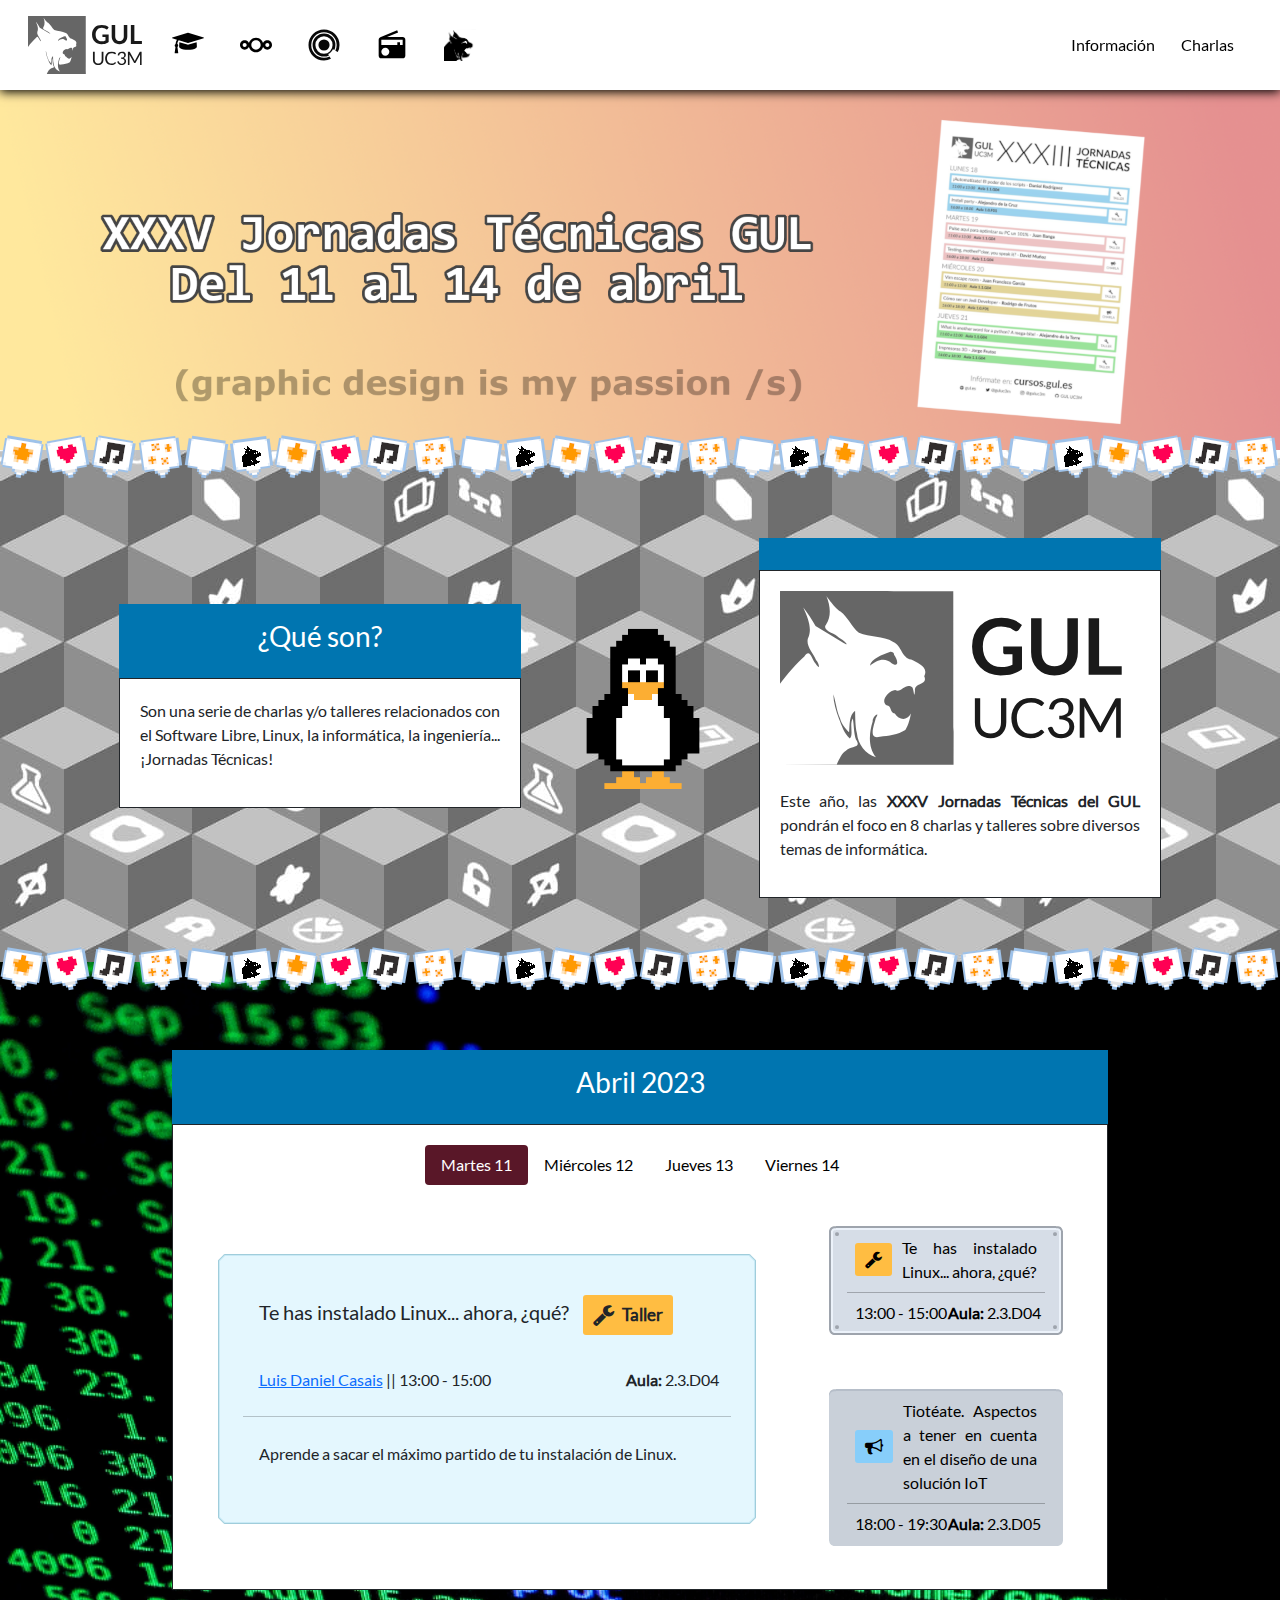
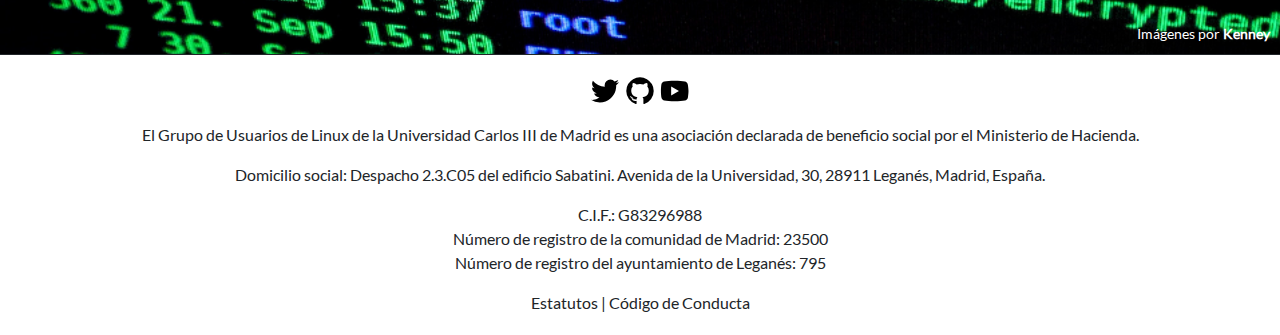
==== commit e42290a8: "Actualizadas fechas, horarios y aulas finales" ====
--- a/index.html
+++ b/index.html
@@ -201,33 +201,32 @@
                         <div class="charla tab-content col-12 col-sm-8 talk-desc">
                             <div id="charla-1-martes" class="row col-11 tab-pane fade show active" role="tabpanel">
                                 <h5 class="charla-titulo p-3">
-                                    G.I.M.P.: GIMP Is (for) Meme Production
-                                    <span class="talk-taller"><i class="fa fa-wrench fa-lg talk-icon"></i>Taller</span>
-                                </h5>
-                                <div class="charla-ponente ps-3">
-                                  <a href="https://github.com/rajayonin/" target="_blank">Luis Daniel Casais</a> || XX:XX - XX:XX
-                                  <p class="float-end aula">TBD</p>
-                                </div>
-                                <hr>
-                                <div class="charla-desc ps-3 pe-3 pb-4">
-                                    Taller básico de GIMP, un software Open-source para la edición de imágenes, aplicándolo a memes.
-                                </div>
-                            </div>
-                            <div id="charla-2-martes" class="row col-11 tab-pane fade" role="tabpanel">
-                                <h5 class="charla-titulo p-3">
                                     Te has instalado Linux... ahora, ¿qué?
                                     <span class="talk-taller"><i class="fa fa-wrench fa-lg talk-icon"></i>Taller</span>
                                 </h5>
                                 <div class="charla-ponente ps-3">
-                                    <a href="https://github.com/rajayonin/" target="_blank">Luis Daniel Casais</a> || XX:XX - XX:XX
-                                    <p class="float-end aula">TBD</p>
+                                    <a href="https://github.com/rajayonin/" target="_blank">Luis Daniel Casais</a> || 13:00 - 15:00
+                                    <p class="float-end aula">2.3.D04</p>
                                 </div>
                                 <hr>
                                 <div class="charla-desc ps-3 pe-3 pb-4">
                                     Aprende a sacar el máximo partido de tu instalación de Linux.
                                 </div>
                             </div>
-
+                            <div id="charla-2-martes" class="row col-11 tab-pane fade" role="tabpanel">
+                                <h5 class="charla-titulo p-3">
+                                    Tiotéate. Aspectos a tener en cuenta en el diseño de una solución IoT
+                                    <span class="talk-charla"><i class="fa fa-bullhorn fa-lg talk-icon"></i>Charla</span>
+                                </h5>
+                                <div class="charla-ponente ps-3">
+                                    <a target="_blank">Álvaro García</a> || 18:00 - 19:30
+                                    <p class="float-end aula">2.3.D05</p>
+                                </div>
+                                <hr>
+                                <div class="charla-desc ps-3 pe-3 pb-4">
+                                    Consideraciones a tener en cuenta en el diseño de una solución IoT. Formato charla/debate.
+                                </div>
+                            </div>
                         </div>
                         <div class="col-12 col-sm-4 talk-list justify-content-center">
                             <ul class="nav-charlas nav nav-pills row gy-sm-5 gy-3 col-12 col-sm-11">
@@ -235,23 +234,23 @@
                                     <div class="p-0 nav-link active" data-bs-toggle="tab" href="#charla-1-martes">
                                         <div class="nav-titulo ps-3 pe-3">
                                             <span class="talk-taller talk-small"><i class="fa fa-wrench fa-lg talk-small-icon"></i></span>
-                                            G.I.M.P.: GIMP Is (for) Meme Production
-                                        </div>
-                                        <hr class="m-2">
-                                        <div class="nav-hora ps-3">XX:XX - XX:XX
-                                            <p class="float-end nav-aula">TBD</p>
+                                            Te has instalado Linux... ahora, ¿qué?
+                                        </div>
+                                        <hr class="m-2">
+                                        <div class="nav-hora ps-3">13:00 - 15:00
+                                            <p class="float-end nav-aula">2.3.D04</p>
                                         </div>
                                     </div>
                                 </li>
                                 <li class="nav-item">
                                     <div class="p-0 nav-link" data-bs-toggle="tab" href="#charla-2-martes">
                                         <div class="nav-titulo ps-3 pe-3">
-                                            <span class="talk-taller talk-small"><i class="fa fa-wrench fa-lg talk-small-icon"></i></span>
-                                            Te has instalado Linux... ahora, ¿qué?
-                                        </div>
-                                        <hr class="m-2">
-                                        <div class="nav-hora ps-3">XX:XX - XX:XX
-                                            <p class="float-end nav-aula">TBD</p>
+                                            <span class="talk-charla talk-small"><i class="fa fa-bullhorn fa-lg talk-small-icon"></i></span>
+                                            Tiotéate. Aspectos a tener en cuenta en el diseño de una solución IoT
+                                        </div>
+                                        <hr class="m-2">
+                                        <div class="nav-hora ps-3">18:00 - 19:30
+                                            <p class="float-end nav-aula">2.3.D05</p>
                                         </div>
                                     </div>
                                 </li>
@@ -264,38 +263,22 @@
                         <div class="charla tab-content col-12 col-sm-8 talk-desc">
                             <div id="charla-1-miercoles" class="row col-11 tab-pane fade show active" role="tabpanel">
                                 <h5 class="charla-titulo p-3">
-                                    Primeros pasos con CloudStack
-                                    <span class="talk-taller"><i class="fa fa-wrench fa-lg talk-icon"></i>Taller</span>
-                                </h5>
-                                <div class="charla-ponente ps-3">
-                                  <a target="_blank">LDI</a> || XX:XX - XX:XX
-                                    <p class="float-end aula">TBD</p>
-                                </div>
-                                <hr>
-                                <div class="charla-desc ps-3 pe-3 pb-4">
-                                    Introducción a la instalación y configuración de CS. Administración de infraestructura.
-                                    Creación de proyectos, ISOS, instancias y configuración de accesos.
-                                </div>
-                            </div>
-                            <div id="charla-2-miercoles" class="row col-11 tab-pane fade" role="tabpanel">
-                                <h5 class="charla-titulo p-3">
-                                    Infraestructura de un Laboratorio de Informática con Linux
+                                    Monta un laboratorio de informática, en "dos patadas"... (ironic mode on)
                                     <span class="talk-charla"><i class="fa fa-bullhorn fa-lg talk-icon"></i>Charla</span>
                                 </h5>
                                 <div class="charla-ponente ps-3">
-                                    <a target="_blank">LDI</a> || XX:XX - XX:XX
-                                    <p class="float-end aula">TBD</p>
-                                </div>
-                                <hr>
-                                <div class="charla-desc ps-3 pe-3 pb-4">
-                                    Se explicaría el modo en que se gestionan los laboratorios de informática:
+                                    <a href="https://www.lab.inf.uc3m.es/" target="_blank">Jaime Pons</a> || 13:00 - 14:00
+                                    <p class="float-end aula">7.1.J07</p>
+                                </div>
+                                <hr>
+                                <div class="charla-desc ps-3 pe-3 pb-4">
+                                    Desgranar paso a paso los servicios que se necesitan para montar un laboratorio de informática:
                                     <ul>
-                                        <li>Explicación de virtualización con Xen</li>
-                                        <li>Servicios ofrecidos</li>
-                                        <li>Gestión de Imágenes</li>
-                                        <li>Gestión de usuarios (montajes, accesos)</li>
-                                        <li>Sistema centralizado de gestión</li>
-                                        <li>Sistemas de Backup</li>
+                                        <li>Servidores</li>
+                                        <li>Virtualización</li>
+                                        <li>Servicios (web, cuentas y almacenamiento, autenticación, correo)</li>
+                                        <li>Monitorización</li>
+                                        <li>Clientes</li>
                                     </ul>
                                 </div>
                             </div>
@@ -305,24 +288,12 @@
                                 <li class="nav-item">
                                     <div class="p-0 nav-link active" data-bs-toggle="tab" href="#charla-1-miercoles">
                                         <div class="nav-titulo ps-3 pe-3">
-                                            <span class="talk-taller talk-small"><i class="fa fa-wrench fa-lg talk-small-icon"></i></span>
-                                            Primeros pasos con CloudStack
-                                        </div>
-                                        <hr class="m-2">
-                                        <div class="nav-hora ps-3">XX:XX - XX:XX
-                                            <p class="float-end nav-aula">TBD</p>
-                                        </div>
-                                    </div>
-                                </li>
-                                <li class="nav-item">
-                                    <div class="p-0 nav-link" data-bs-toggle="tab" href="#charla-2-miercoles">
-                                        <div class="nav-titulo ps-3 pe-3">
                                             <span class="talk-charla talk-small"><i class="fa fa-bullhorn fa-lg talk-small-icon"></i></span>
-                                            Infraestructura de un Laboratorio de Informática con Linux
-                                        </div>
-                                        <hr class="m-2">
-                                        <div class="nav-hora ps-3">XX:XX - XX:XX
-                                            <p class="float-end nav-aula">TBD</p>
+                                            Monta un laboratorio de informática, en "dos patadas"... (ironic mode on)
+                                        </div>
+                                        <hr class="m-2">
+                                        <div class="nav-hora ps-3">13:00 - 14:00
+                                            <p class="float-end nav-aula">7.1.J07</p>
                                         </div>
                                     </div>
                                 </li>
@@ -335,12 +306,27 @@
                         <div class="charla tab-content col-12 col-sm-8 talk-desc">
                             <div id="charla-1-jueves" class="row col-11 tab-pane fade show active" role="tabpanel">
                                 <h5 class="charla-titulo p-3">
+                                    ¡Virtualízame ésta! Primeros pasos con CloudStack
+                                    <span class="talk-taller"><i class="fa fa-wrench fa-lg talk-icon"></i>Taller</span>
+                                </h5>
+                                <div class="charla-ponente ps-3">
+                                    <a href="https://www.lab.inf.uc3m.es/" target="_blank">Óscar Pérez</a> || 11:00 - 12:30
+                                    <p class="float-end aula">2.3.A05</p>
+                                </div>
+                                <hr>
+                                <div class="charla-desc ps-3 pe-3 pb-4">
+                                    Introducción a la instalación y configuración de CS. Administración de infraestructura.
+                                    Creación de proyectos, ISOS, instancias y configuración de accesos.
+                                </div>
+                            </div>
+                            <div id="charla-2-jueves" class="row col-11 tab-pane fade" role="tabpanel">
+                                <h5 class="charla-titulo p-3">
                                     NixOS - Linux dentro de 10 años
                                     <span class="talk-charla"><i class="fa fa-bullhorn fa-lg talk-icon"></i>Charla</span>
                                 </h5>
                                 <div class="charla-ponente ps-3">
-                                  <a href="https://baitinq.ml/" target="_blank">Manuel Palenzuela</a> || XX:XX - XX:XX
-                                  <p class="float-end aula">TBD</p>
+                                  <a href="https://baitinq.ml/" target="_blank">Manuel Palenzuela</a> || 13:00 - 13:30
+                                  <p class="float-end aula">7.1.J07</p>
                                 </div>
                                 <hr>
                                 <div class="charla-desc ps-3 pe-3 pb-4">
@@ -348,44 +334,30 @@
                                     la distribución Linux del futuro que revolucioná la gestión de paquetes y la configuración del sistema operativo.
                                 </div>
                             </div>
-                            <div id="charla-2-jueves" class="row col-11 tab-pane fade" role="tabpanel">
-                                <h5 class="charla-titulo p-3">
-                                    Aspectos a tener en cuenta en el diseño de una solución IoT
-                                    <span class="talk-charla"><i class="fa fa-bullhorn fa-lg talk-icon"></i>Charla</span>
-                                </h5>
-                                <div class="charla-ponente ps-3">
-                                  <a target="_blank">Álvaro García</a> || XX:XX - XX:XX
-                                  <p class="float-end aula">TBD</p>
-                                </div>
-                                <hr>
-                                <div class="charla-desc ps-3 pe-3 pb-4">
-                                    Consideraciones a tener en cuenta en el diseño de una solución IoT. Formato charla/debate.
-                                </div>
-                            </div>
                         </div>
                         <div class="col-12 col-sm-4 talk-list justify-content-center">
                             <ul class="nav-charlas nav nav-pills row gy-sm-5 gy-3 col-12 col-sm-11">
                                 <li class="nav-item">
                                     <div class="p-0 nav-link active" data-bs-toggle="tab" href="#charla-1-jueves">
                                         <div class="nav-titulo ps-3 pe-3">
+                                            <span class="talk-taller talk-small"><i class="fa fa-wrench fa-lg talk-small-icon"></i></span>
+                                            ¡Virtualízame ésta! Primeros pasos con CloudStack
+                                        </div>
+                                        <hr class="m-2">
+                                        <div class="nav-hora ps-3">11:00 - 12:30
+                                            <p class="float-end nav-aula">2.3.A05</p>
+                                        </div>
+                                    </div>
+                                </li>
+                                <li class="nav-item">
+                                    <div class="p-0 nav-link" data-bs-toggle="tab" href="#charla-2-jueves">
+                                        <div class="nav-titulo ps-3 pe-3">
                                             <span class="talk-charla talk-small"><i class="fa fa-bullhorn fa-lg talk-small-icon"></i></span>
                                             NixOS - Linux dentro de 10 años
                                         </div>
                                         <hr class="m-2">
-                                        <div class="nav-hora ps-3">XX:XX - XX:XX
-                                            <p class="float-end nav-aula">TBD</p>
-                                        </div>
-                                    </div>
-                                </li>
-                                <li class="nav-item">
-                                    <div class="p-0 nav-link" data-bs-toggle="tab" href="#charla-2-jueves">
-                                        <div class="nav-titulo ps-3 pe-3">
-                                            <span class="talk-charla talk-small"><i class="fa fa-bullhorn fa-lg talk-small-icon"></i></span>
-                                            Aspectos a tener en cuenta en el diseño de una solución IoT
-                                        </div>
-                                        <hr class="m-2">
-                                        <div class="nav-hora ps-3">XX:XX - XX:XX
-                                            <p class="float-end nav-aula">TBD</p>
+                                        <div class="nav-hora ps-3">13:00 - 13:30
+                                            <p class="float-end nav-aula">7.1.J07</p>
                                         </div>
                                     </div>
                                 </li>
@@ -398,17 +370,16 @@
                         <div class="charla tab-content col-12 col-sm-8 talk-desc">
                             <div id="charla-1-viernes" class="row col-11 tab-pane fade show active" role="tabpanel">
                                 <h5 class="charla-titulo p-3">
-                                    Git Y Github
+                                    G.I.M.P.: GIMP Is (for) Meme Production
                                     <span class="talk-taller"><i class="fa fa-wrench fa-lg talk-icon"></i>Taller</span>
                                 </h5>
                                 <div class="charla-ponente ps-3">
-                                    <a  target="_blank">???</a> || XX:XX - XX:XX
-                                    <p class="float-end aula">TBD</p>
-                                </div>
-                                <hr>
-                                <div class="charla-desc ps-3 pe-3 pb-4">
-                                    Aprender a manejar un sistema de control de versiones distribuidos,
-                                    tanto localmente como en un entorno de colaboración
+                                    <a href="https://github.com/rajayonin/" target="_blank">Luis Daniel Casais</a> || 13:00 - 14:30
+                                    <p class="float-end aula">2.3.D04</p>
+                                </div>
+                                <hr>
+                                <div class="charla-desc ps-3 pe-3 pb-4">
+                                    Taller básico de GIMP, un software Open-source para la edición de imágenes, aplicándolo a memes.
                                 </div>
                             </div>
                             <div id="charla-2-viernes" class="row col-11 tab-pane fade" role="tabpanel">
@@ -417,12 +388,12 @@
                                     <span class="talk-charla"><i class="fa fa-bullhorn fa-lg talk-icon"></i>Charla</span>
                                 </h5>
                                 <div class="charla-ponente ps-3">
-                                    <a target="_blank">Lisardo Prieto</a> || XX:XX - XX:XX
-                                    <p class="float-end aula">TBD</p>
-                                </div>
-                                <hr>
-                                <div class="charla-desc ps-3 pe-3 pb-4">
-                                    Charla sobre Docker y DevOps.
+                                    <a target="_blank">Lisardo Prieto</a> || 17:30 - 19:00
+                                    <p class="float-end aula">2.3.D04</p>
+                                </div>
+                                <hr>
+                                <div class="charla-desc ps-3 pe-3 pb-4">
+                                    Charla sobre las tecnologías de Docker y DevOps.
                                 </div>
                             </div>
                         </div>
@@ -432,11 +403,11 @@
                                     <div class="p-0 nav-link active" data-bs-toggle="tab" href="#charla-1-viernes">
                                         <div class="nav-titulo ps-3 pe-3">
                                             <span class="talk-taller talk-small"><i class="fa fa-wrench fa-lg talk-small-icon"></i></span>
-                                            Git Y Github
-                                        </div>
-                                        <hr class="m-2">
-                                        <div class="nav-hora ps-3">XX:XX - XX:XX
-                                            <p class="float-end nav-aula">TBD</p>
+                                            G.I.M.P.: GIMP Is (for) Meme Production
+                                        </div>
+                                        <hr class="m-2">
+                                        <div class="nav-hora ps-3">13:00 - 14:30
+                                            <p class="float-end nav-aula">2.3.D04</p>
                                         </div>
                                     </div>
                                 </li>
@@ -447,8 +418,8 @@
                                             Docker y DevOps
                                         </div>
                                         <hr class="m-2">
-                                        <div class="nav-hora ps-3">XX:XX - XX:XX
-                                            <p class="float-end nav-aula">TBD</p>
+                                        <div class="nav-hora ps-3">17:30 - 19:00
+                                            <p class="float-end nav-aula">2.3.D04</p>
                                         </div>
                                     </div>
                                 </li>
--- a/static/style/styles.css
+++ b/static/style/styles.css
@@ -127,7 +127,7 @@
 }
 
 #charlas {
-  background-image: url("../images/background-2-alt.png");
+  background-image: url("../images/banner3.png");
   background-size: cover;
   background-position: top;
   padding: 5% 0;
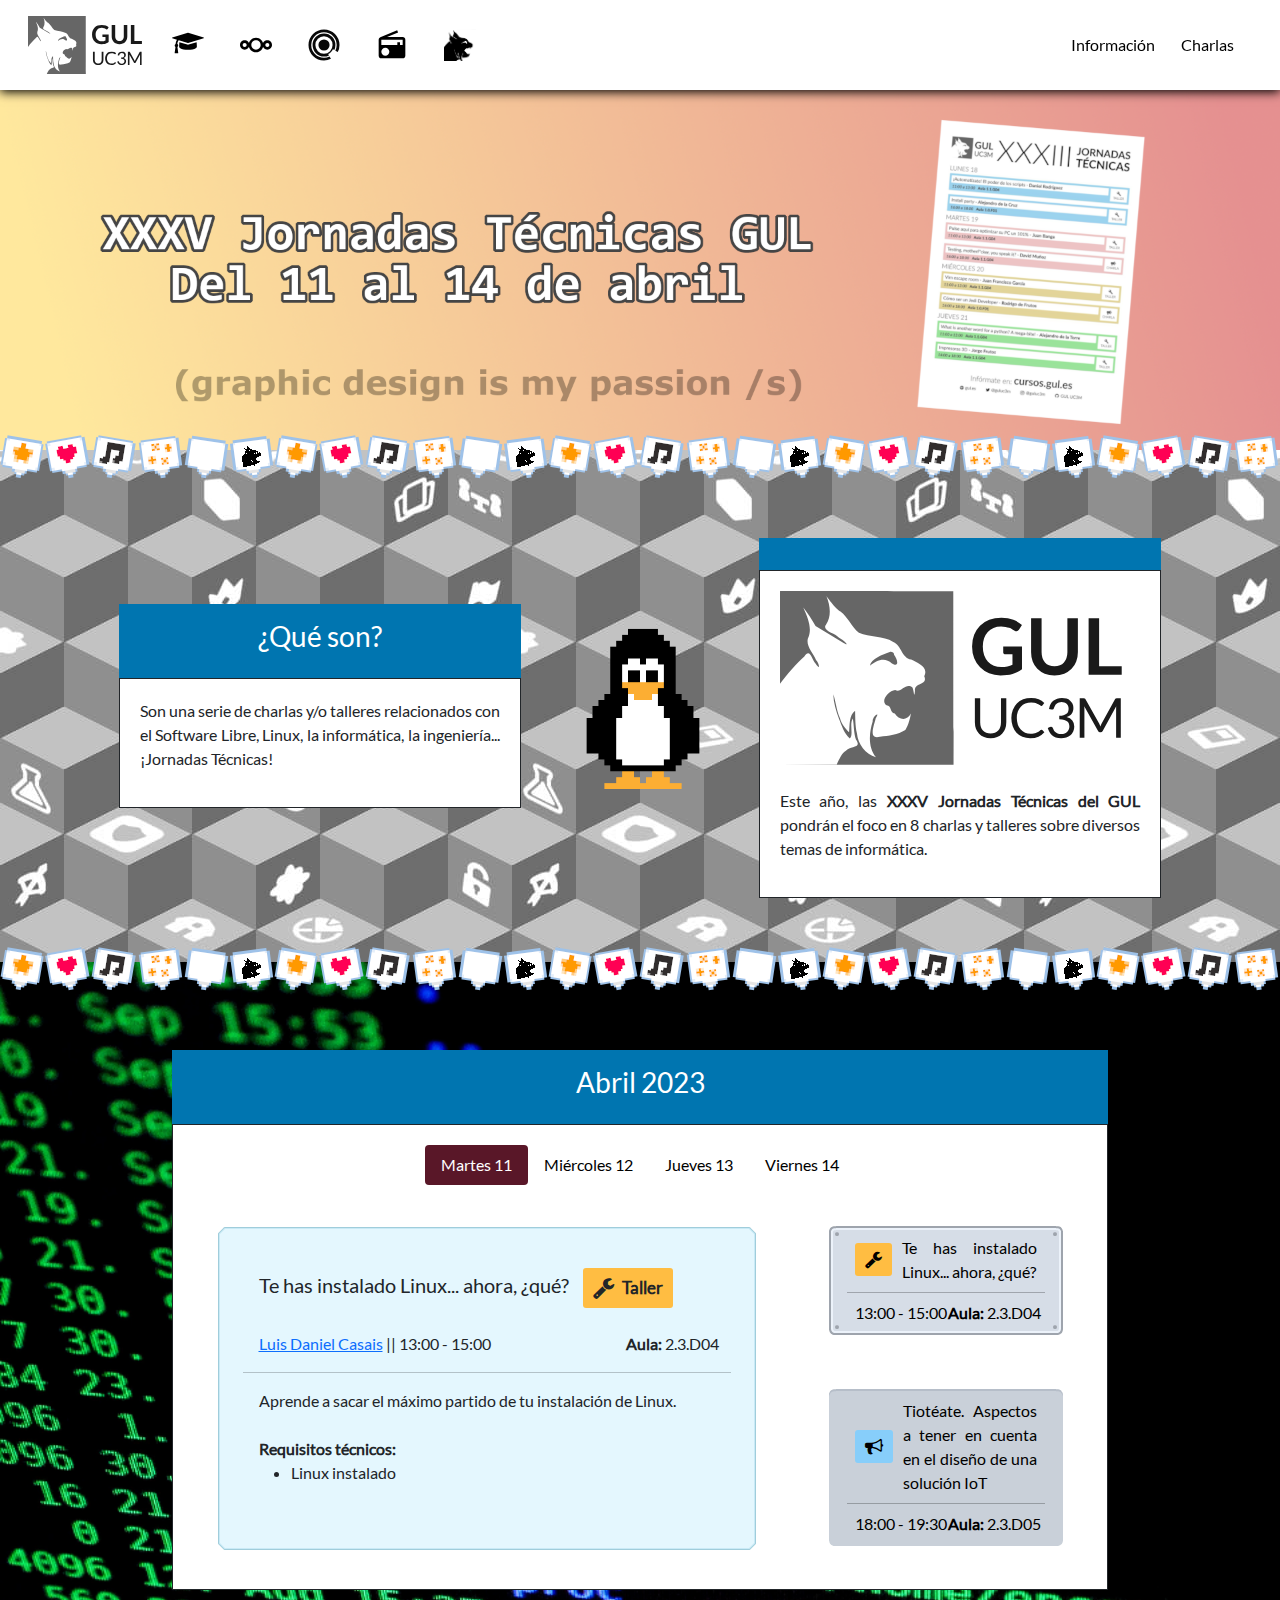
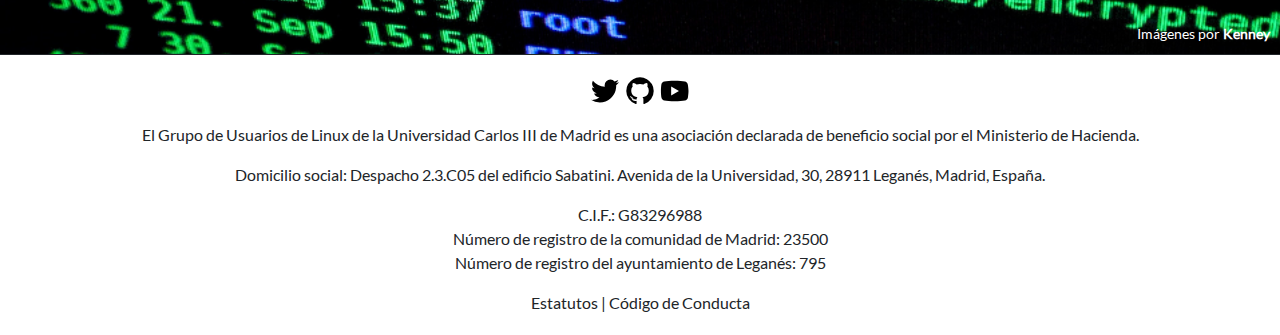
==== commit 8fe536ff: "añadidos requisitos técnicos" ====
--- a/index.html
+++ b/index.html
@@ -211,6 +211,11 @@
                                 <hr>
                                 <div class="charla-desc ps-3 pe-3 pb-4">
                                     Aprende a sacar el máximo partido de tu instalación de Linux.
+                                    <br><br>
+                                    <b>Requisitos técnicos:</b>
+                                    <ul>
+                                        <li>Linux instalado</li>
+                                    </ul>
                                 </div>
                             </div>
                             <div id="charla-2-martes" class="row col-11 tab-pane fade" role="tabpanel">
@@ -317,6 +322,11 @@
                                 <div class="charla-desc ps-3 pe-3 pb-4">
                                     Introducción a la instalación y configuración de CS. Administración de infraestructura.
                                     Creación de proyectos, ISOS, instancias y configuración de accesos.
+                                    <br><br>
+                                    <b>Requisitos técnicos:</b>
+                                    <ul>
+                                        <li>Linux nivel administrador básico y conocimiento básico de redes TCP/IP</li>
+                                    </ul>
                                 </div>
                             </div>
                             <div id="charla-2-jueves" class="row col-11 tab-pane fade" role="tabpanel">
@@ -332,6 +342,11 @@
                                 <div class="charla-desc ps-3 pe-3 pb-4">
                                     Explora las características únicas de <a href="https://nixos.org/" target="_blank">NixOS</a>,
                                     la distribución Linux del futuro que revolucioná la gestión de paquetes y la configuración del sistema operativo.
+                                    <br><br>
+                                    <b>Requisitos técnicos:</b>
+                                    <ul>
+                                        <li>Linux instalado</li>
+                                    </ul>
                                 </div>
                             </div>
                         </div>
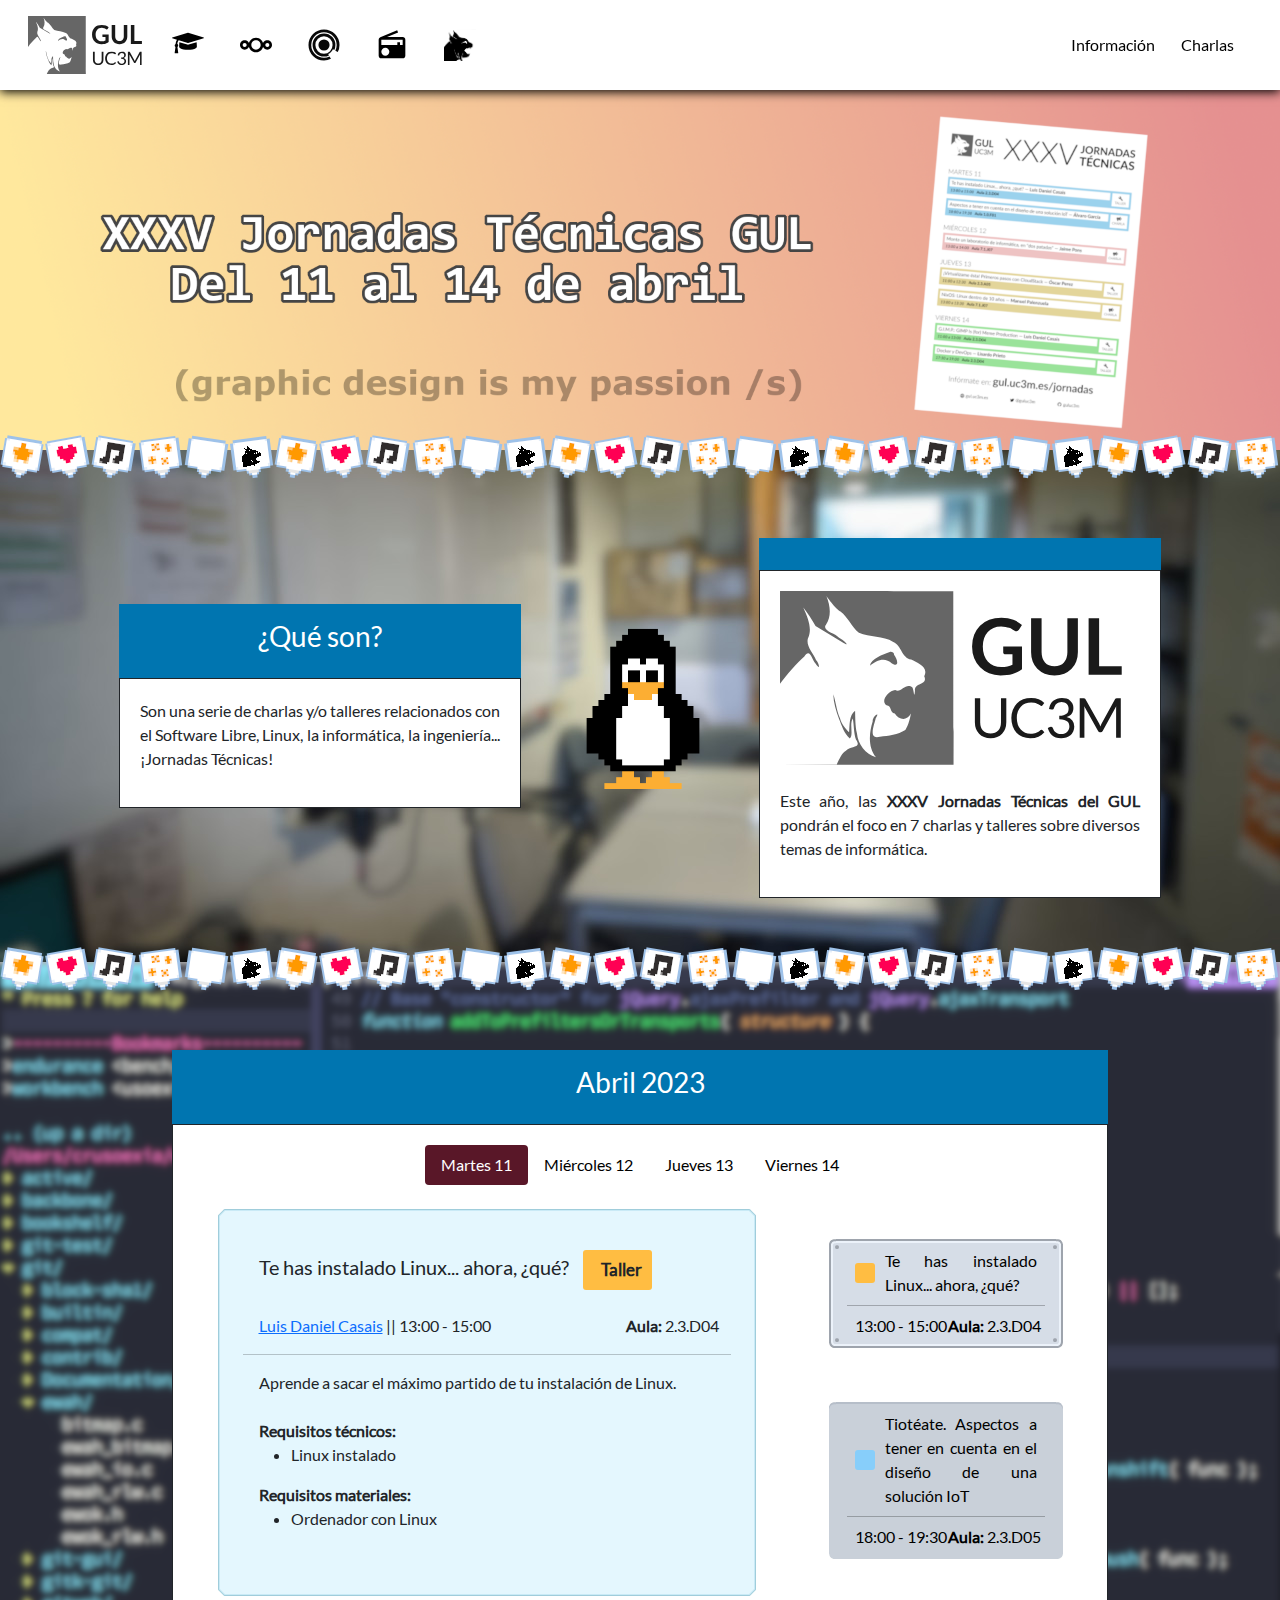
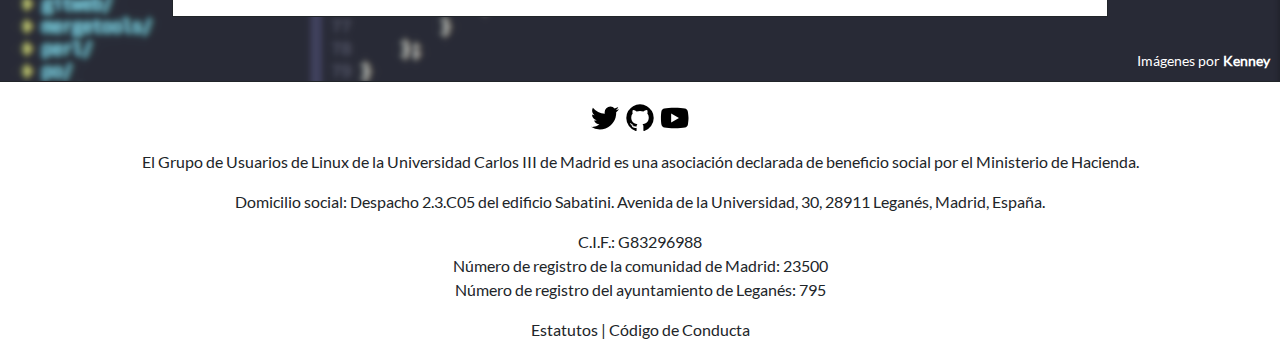
==== commit 732f7247: "actualización imágenes" ====
--- a/index.html
+++ b/index.html
@@ -16,7 +16,7 @@
     <link rel="icon" href="static/images/favicon.png" />
     <link rel="stylesheet" href="static/style/bootstrap/css/bootstrap.min.css"/>
     <link rel="stylesheet" href="static/style/styles.css" />
-    <link rel="stylesheet" href="https://cdnjs.cloudflare.com/ajax/libs/font-awesome/4.7.0/css/font-awesome.min.css"/>
+    <link rel="stylesheet" href="static/style/font-awesome-4.7.0/css/font-awesome.min.css"/>
     <!-- ====== FONTS ====== -->
     <link rel="stylesheet" href="static/style/fonts/gfonts.css"/>
     <script type="text/javascript" src="static/js/jquery-3.6.0.min.js" defer></script>
@@ -85,8 +85,8 @@
     <main>
       <!-- Bloque animación -->
       <section id="animation-header">
-          <img class="d-none d-sm-block" src="static/images/banner2.png" alt="Banner publicitario que dice: 'Del 11 al 14 de Abril'"/>
-          <img class="d-block d-sm-none" src="static/images/banner2-mobile.png" alt="Banner publicitario que dice: 'Del 11 al 14 de Abril'"/>
+          <img class="d-none d-sm-block" src="static/images/banner.png" alt="Banner publicitario que dice: 'Del 11 al 14 de Abril'"/>
+          <img class="d-block d-sm-none" src="static/images/banner-mobile.png" alt="Banner publicitario que dice: 'Del 11 al 14 de Abril'"/>
       </section>
 
       <section id="que-es" class="">
@@ -112,7 +112,7 @@
                 <img class="col-12 mb-4" alt="" src="static/images/logo_horizontal_gray.svg"/>
                 <p>
                   Este año, las <b>XXXV Jornadas Técnicas del GUL</b>
-                  pondrán el foco en 8 charlas y talleres sobre diversos temas de informática.
+                  pondrán el foco en 7 charlas y talleres sobre diversos temas de informática.
                 </p>
             </div>
           </div>
@@ -216,6 +216,10 @@
                                     <ul>
                                         <li>Linux instalado</li>
                                     </ul>
+                                    <b>Requisitos materiales:</b>
+                                    <ul>
+                                        <li>Ordenador con Linux</li>
+                                    </ul>
                                 </div>
                             </div>
                             <div id="charla-2-martes" class="row col-11 tab-pane fade" role="tabpanel">
@@ -224,7 +228,7 @@
                                     <span class="talk-charla"><i class="fa fa-bullhorn fa-lg talk-icon"></i>Charla</span>
                                 </h5>
                                 <div class="charla-ponente ps-3">
-                                    <a target="_blank">Álvaro García</a> || 18:00 - 19:30
+                                    <a href="https://es.linkedin.com/in/alvarogarciabarcena" target="_blank">Álvaro García</a> || 18:00 - 19:30
                                     <p class="float-end aula">2.3.D05</p>
                                 </div>
                                 <hr>
@@ -278,13 +282,8 @@
                                 <hr>
                                 <div class="charla-desc ps-3 pe-3 pb-4">
                                     Desgranar paso a paso los servicios que se necesitan para montar un laboratorio de informática:
-                                    <ul>
-                                        <li>Servidores</li>
-                                        <li>Virtualización</li>
-                                        <li>Servicios (web, cuentas y almacenamiento, autenticación, correo)</li>
-                                        <li>Monitorización</li>
-                                        <li>Clientes</li>
-                                    </ul>
+                                    Servidores, virtualización, servicios (web, cuentas y almacenamiento, autenticación, correo),
+                                    monitorización y clientes.
                                 </div>
                             </div>
                         </div>
@@ -327,6 +326,10 @@
                                     <ul>
                                         <li>Linux nivel administrador básico y conocimiento básico de redes TCP/IP</li>
                                     </ul>
+                                    <b>Requisitos materiales:</b>
+                                    <ul>
+                                        <li>Ordenador</li>
+                                    </ul>
                                 </div>
                             </div>
                             <div id="charla-2-jueves" class="row col-11 tab-pane fade" role="tabpanel">
@@ -395,6 +398,11 @@
                                 <hr>
                                 <div class="charla-desc ps-3 pe-3 pb-4">
                                     Taller básico de GIMP, un software Open-source para la edición de imágenes, aplicándolo a memes.
+                                    <br><br>
+                                    <b>Requisitos materiales:</b>
+                                    <ul>
+                                        <li>Ordenador</li>
+                                    </ul>
                                 </div>
                             </div>
                             <div id="charla-2-viernes" class="row col-11 tab-pane fade" role="tabpanel">
--- a/static/style/styles.css
+++ b/static/style/styles.css
@@ -96,9 +96,8 @@
 
 #que-es {
   /*height: 60vh; /* La mitad de la pantalla */
-  background-image: url("../images/pattern.jpg");
+  background-image: url("../images/background1.jpg");
   background-position: center;
-  background-repeat: repeat;
   padding: 5% 0;
 }
 
@@ -127,10 +126,10 @@
 }
 
 #charlas {
-  background-image: url("../images/banner3.png");
-  background-size: cover;
-  background-position: top;
-  padding: 5% 0;
+    background-image: url("../images/background2.png");
+    background-size: cover;
+    background-position: top;
+    padding: 5% 0;
 }
 
 #charlas .tab-content > .active {
